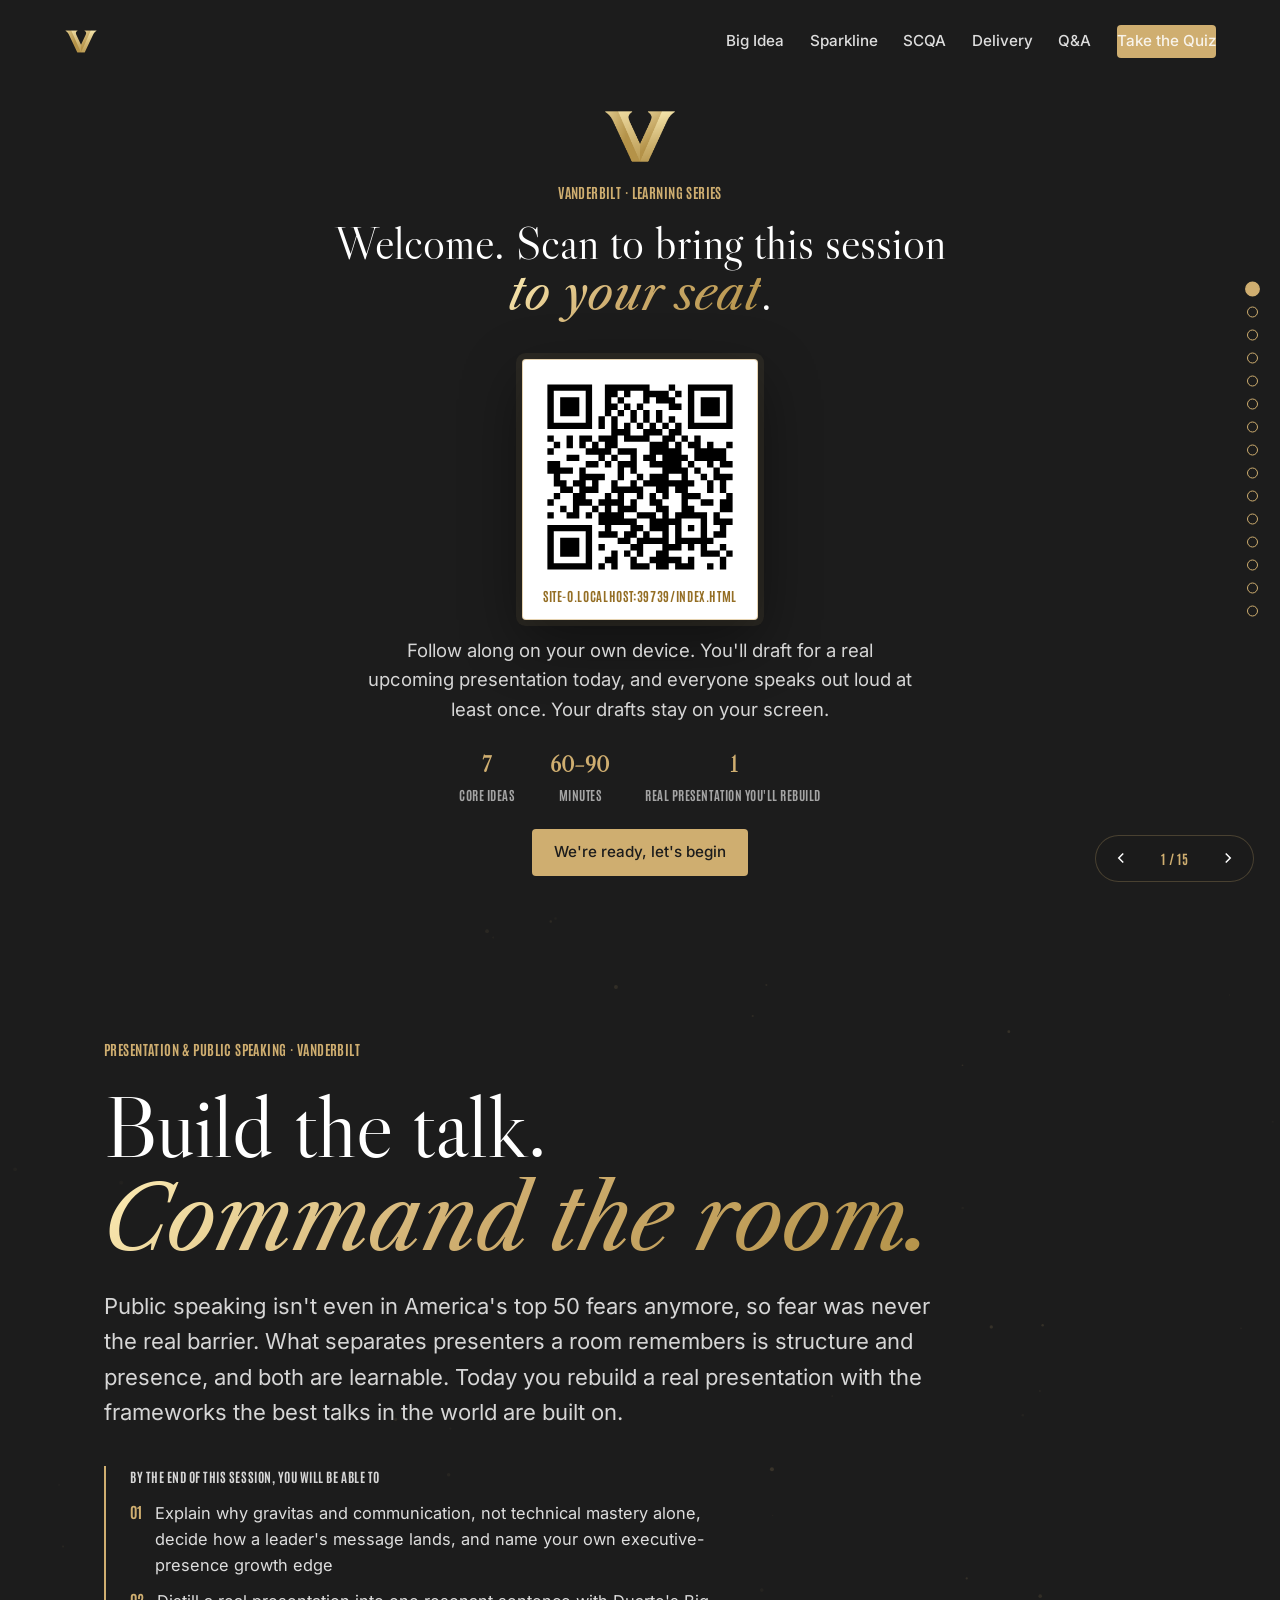
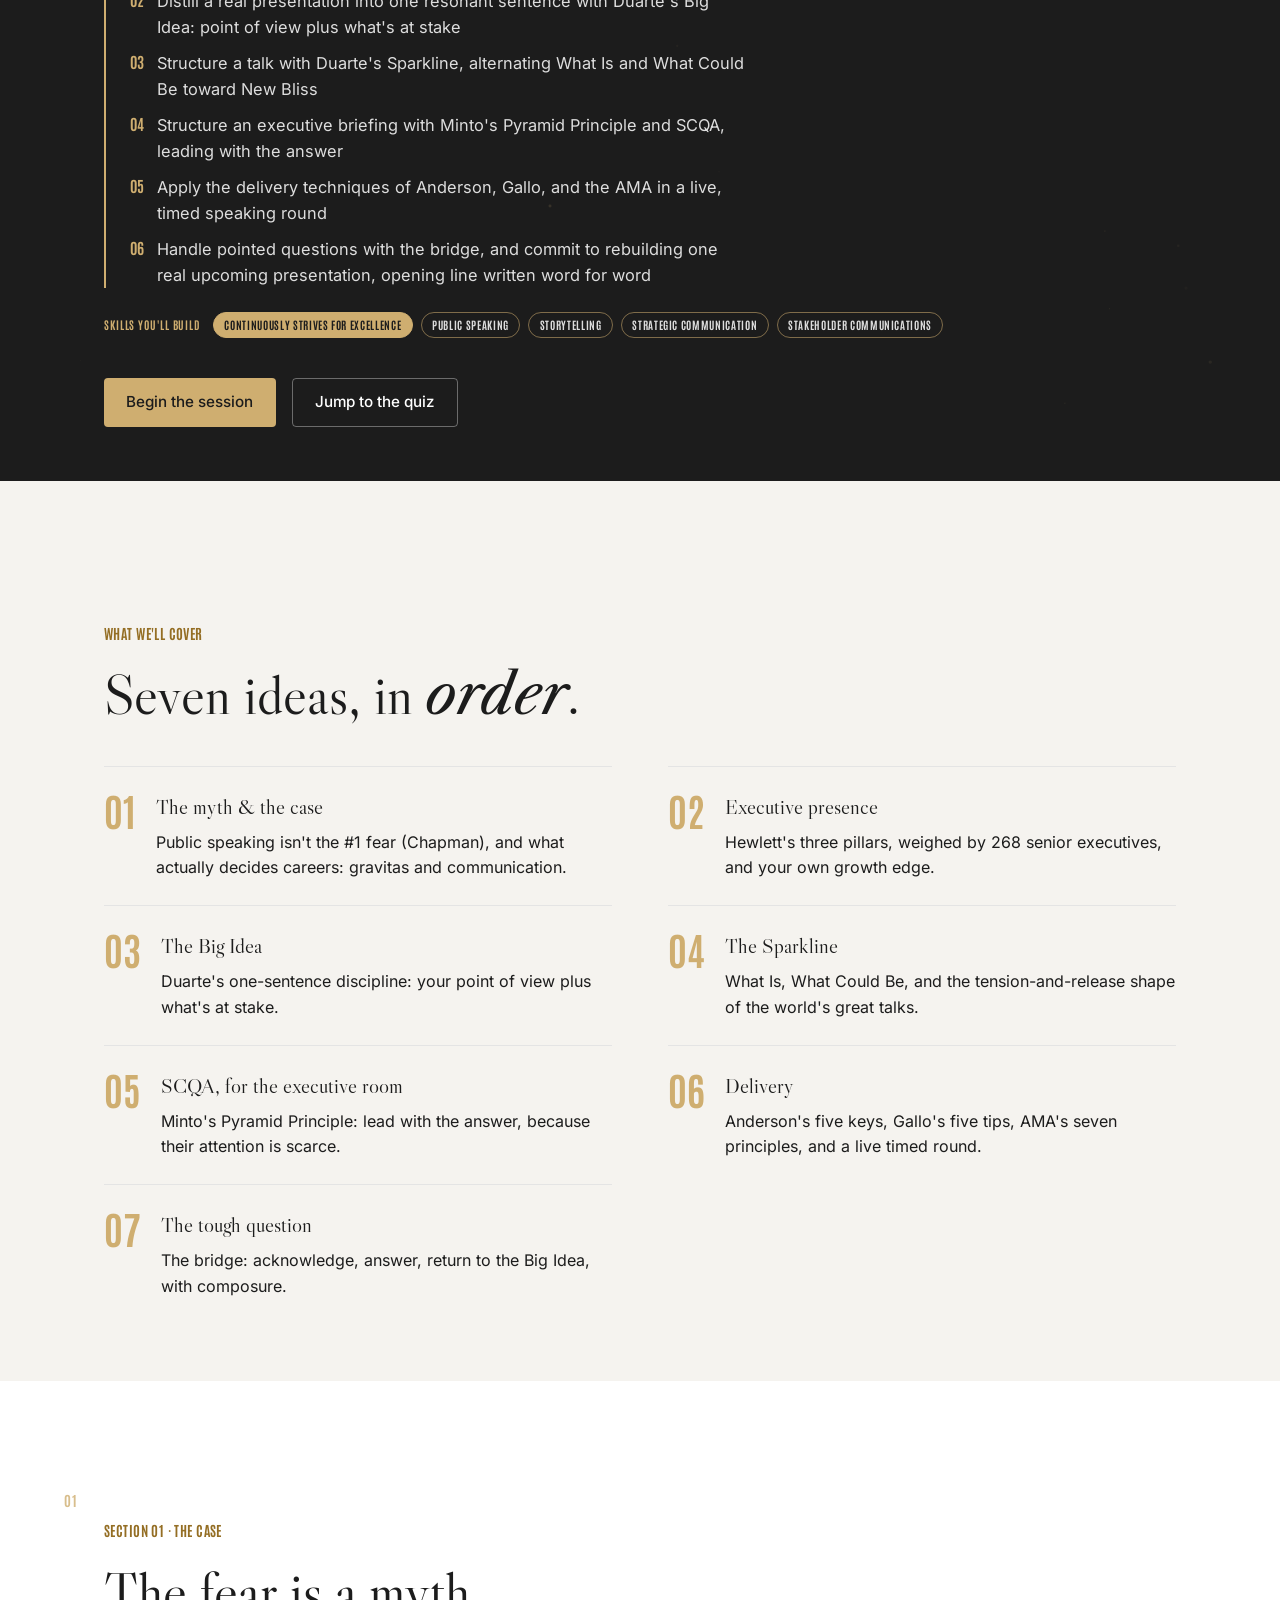
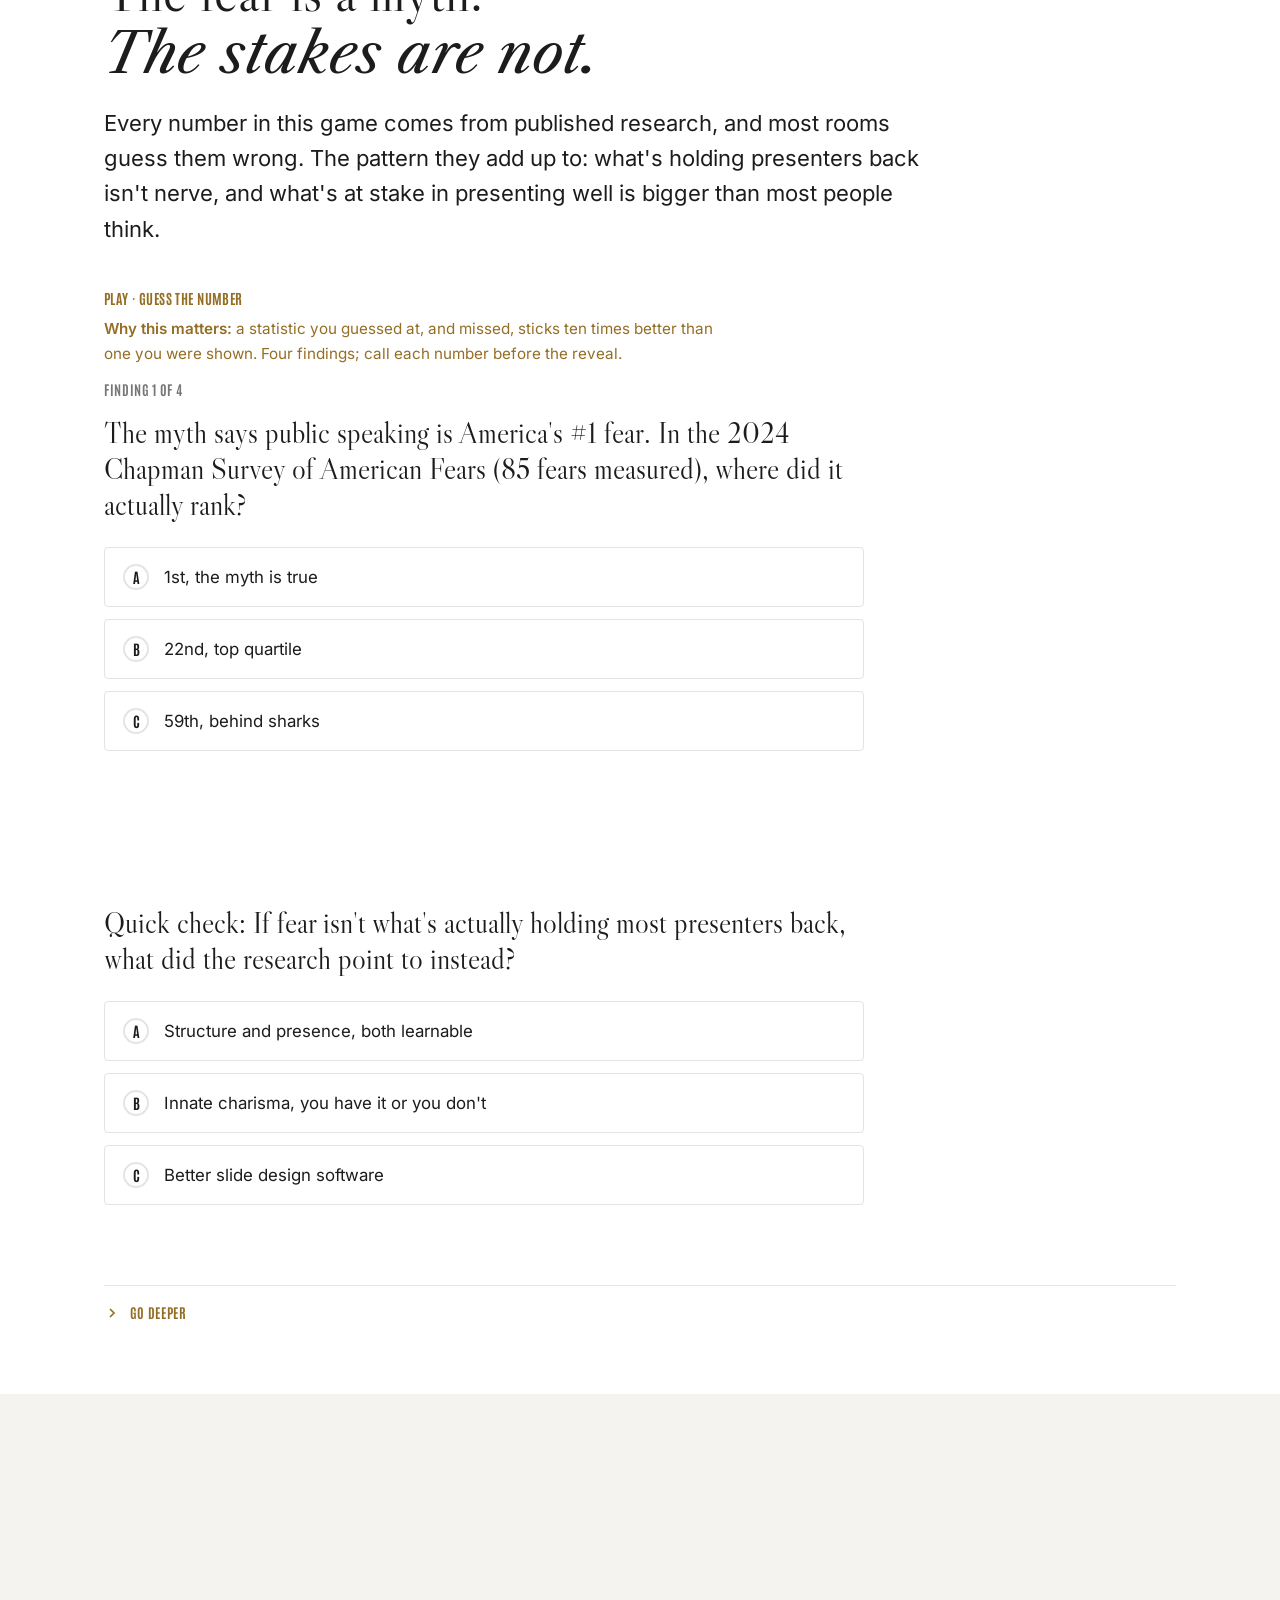
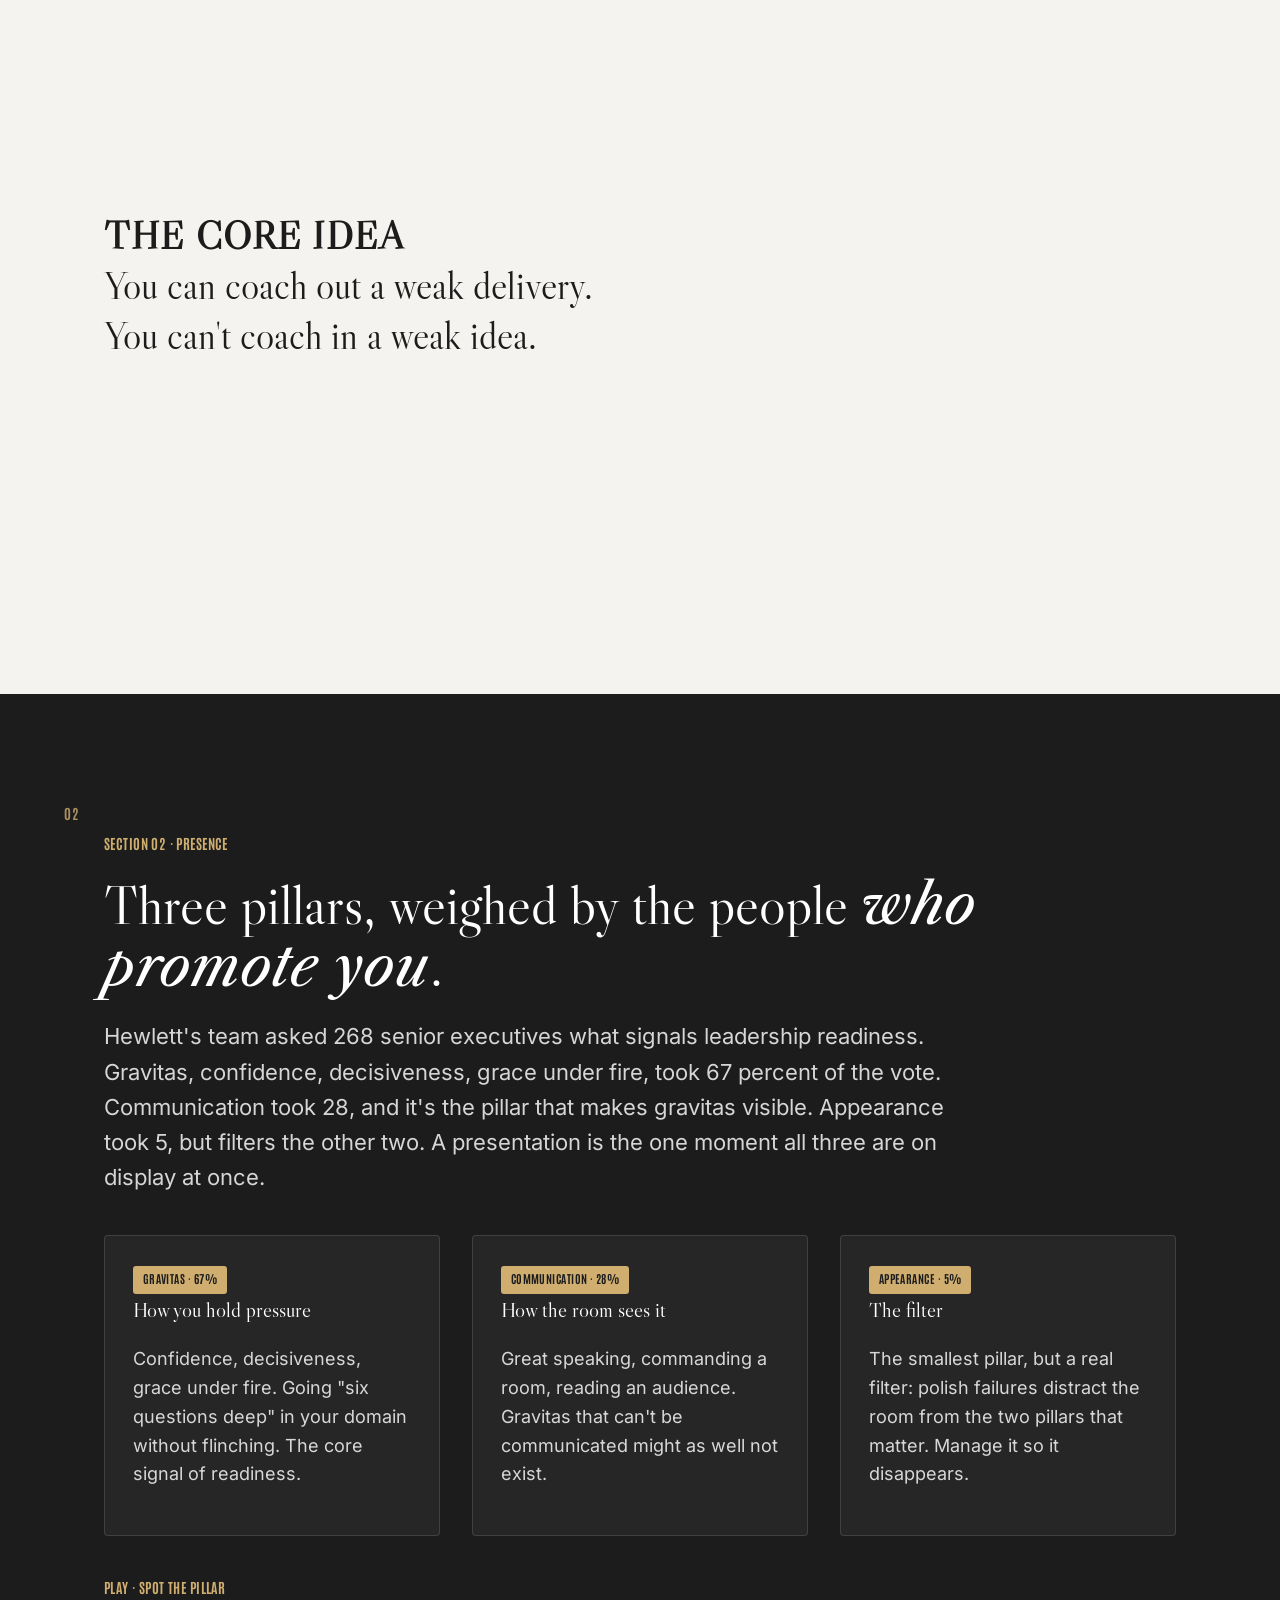
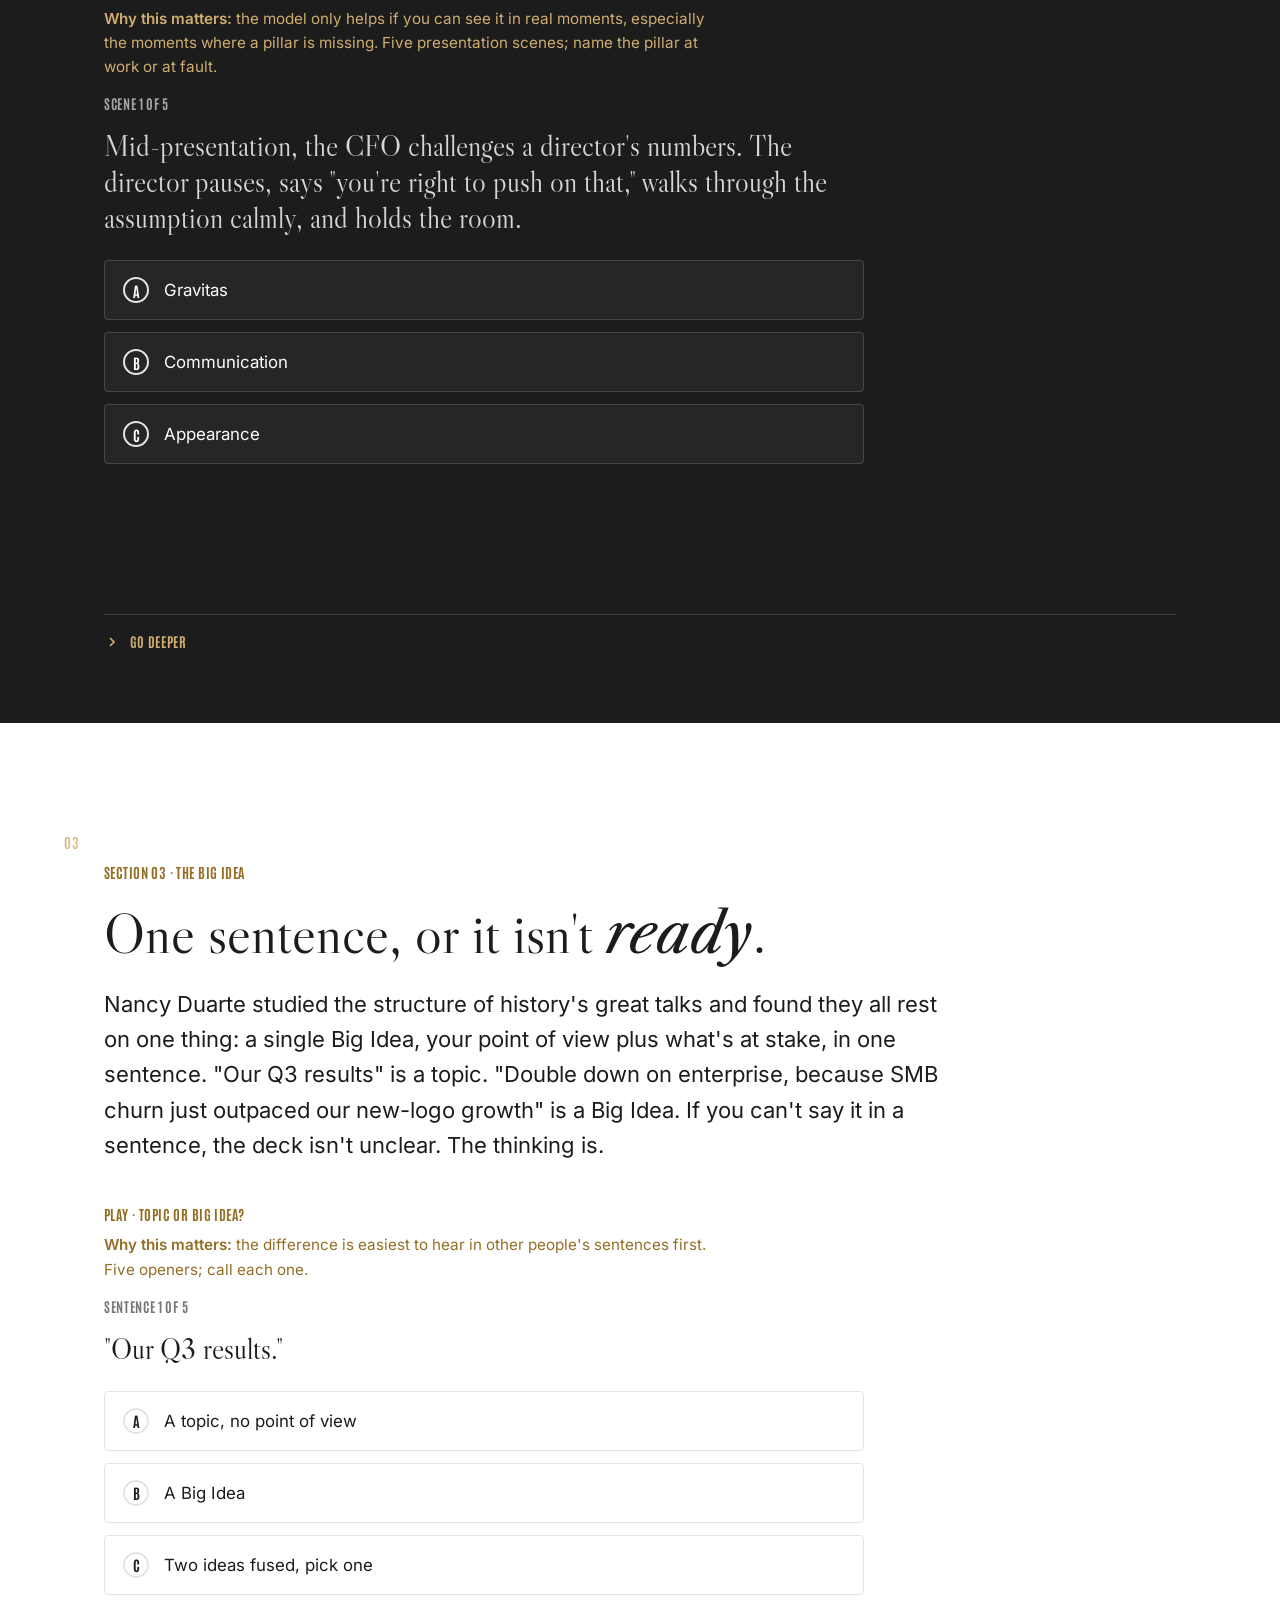
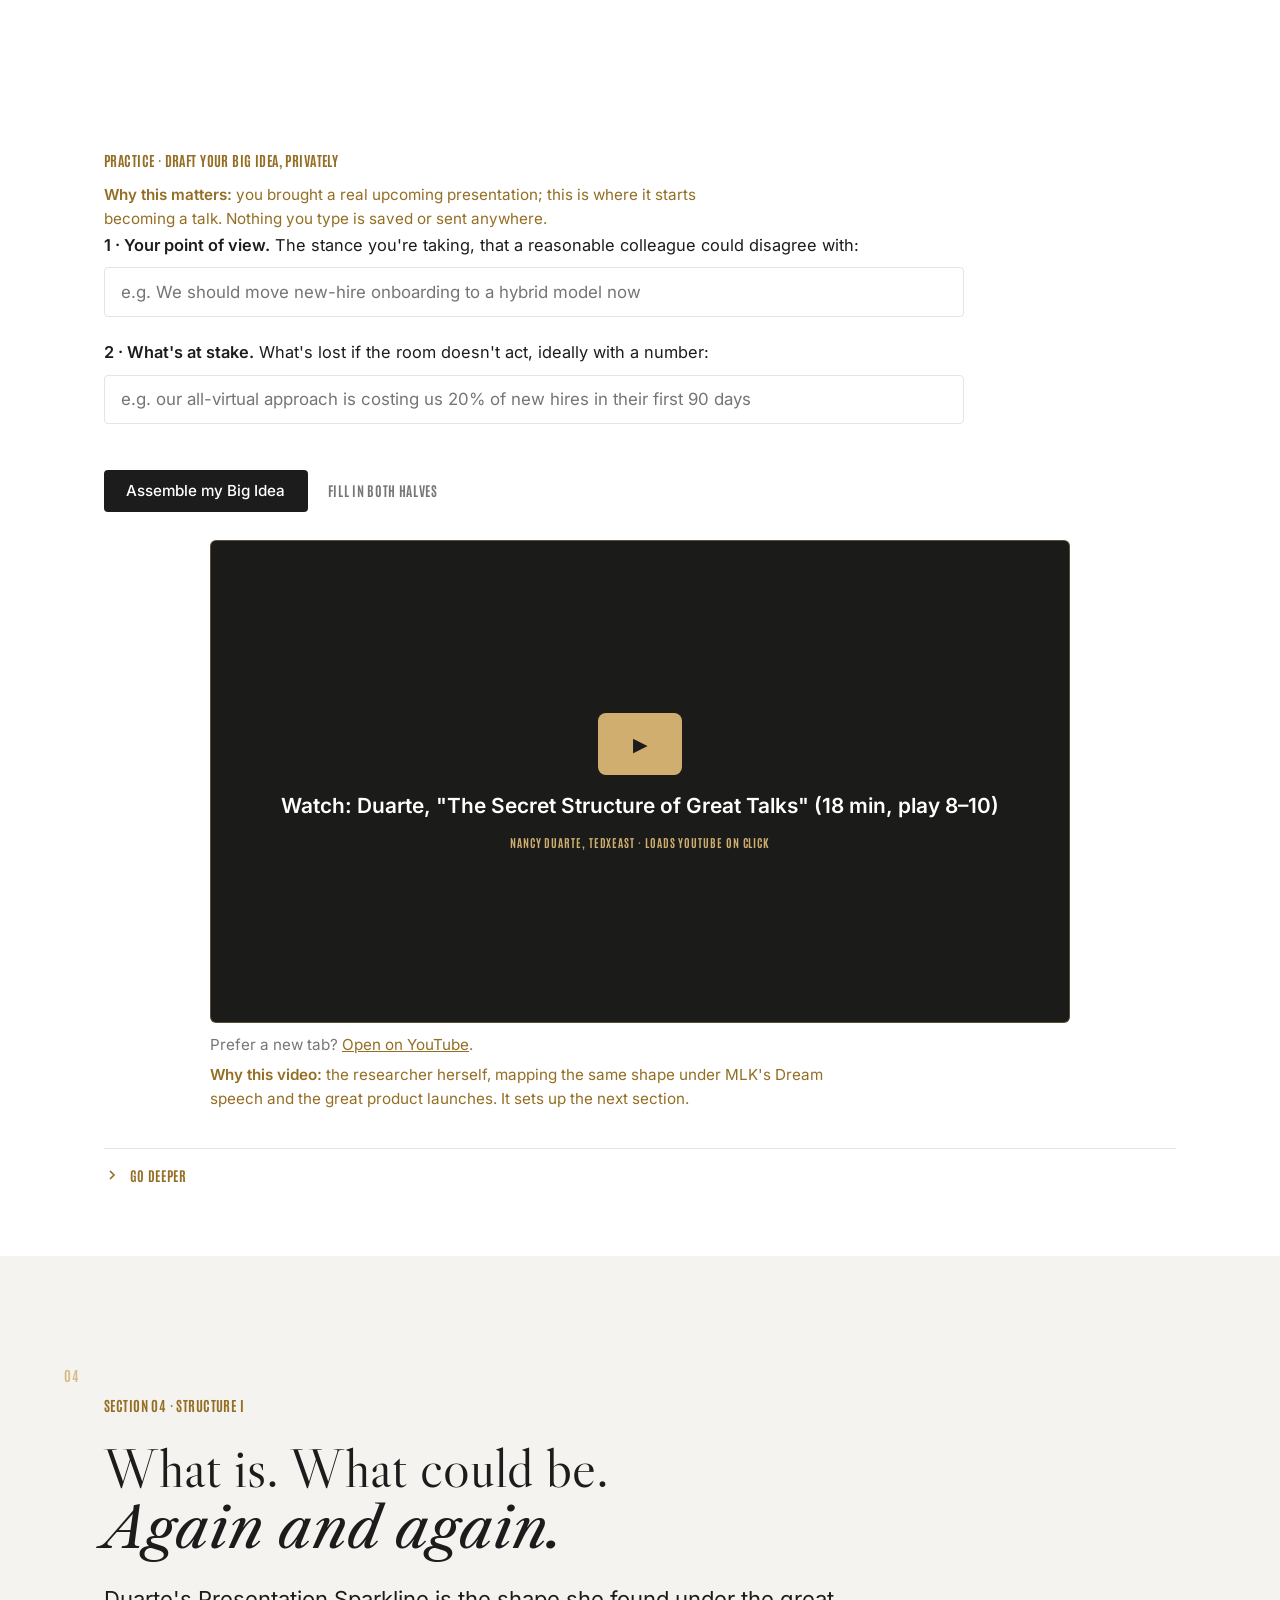
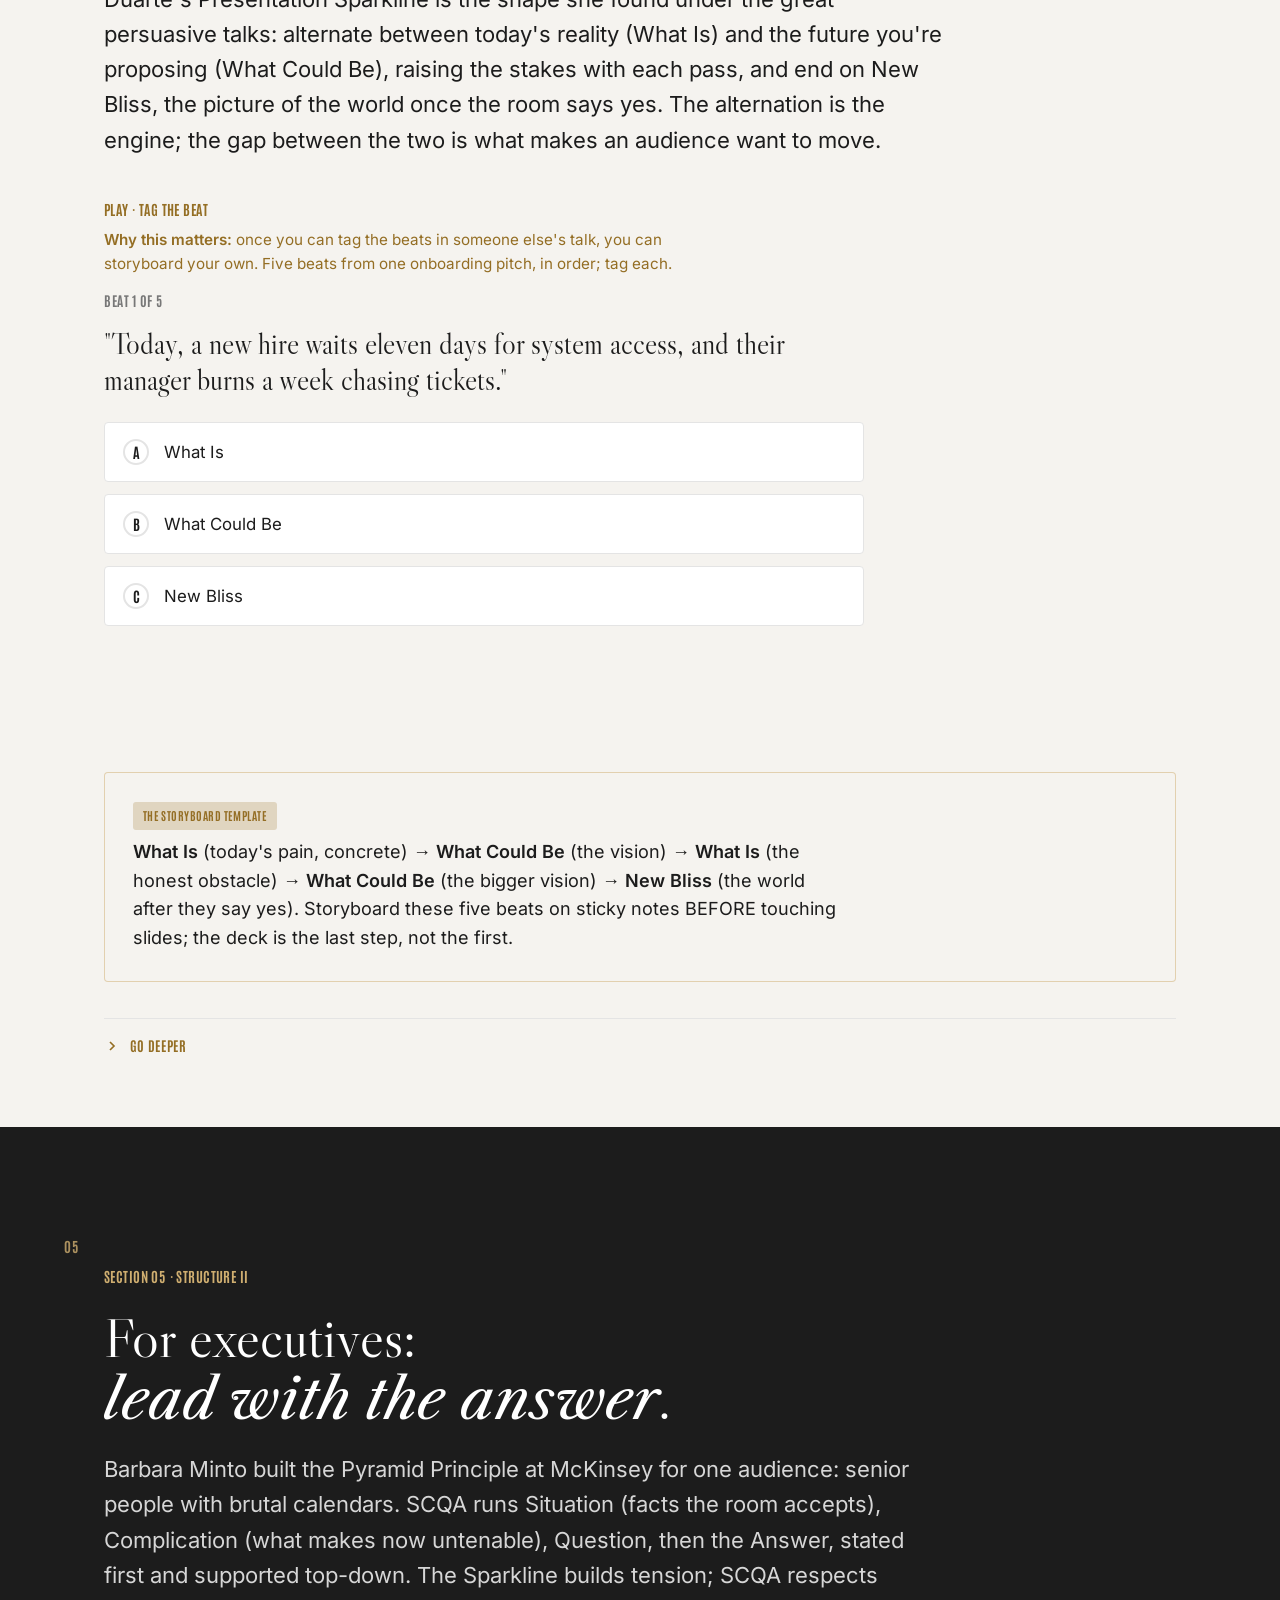
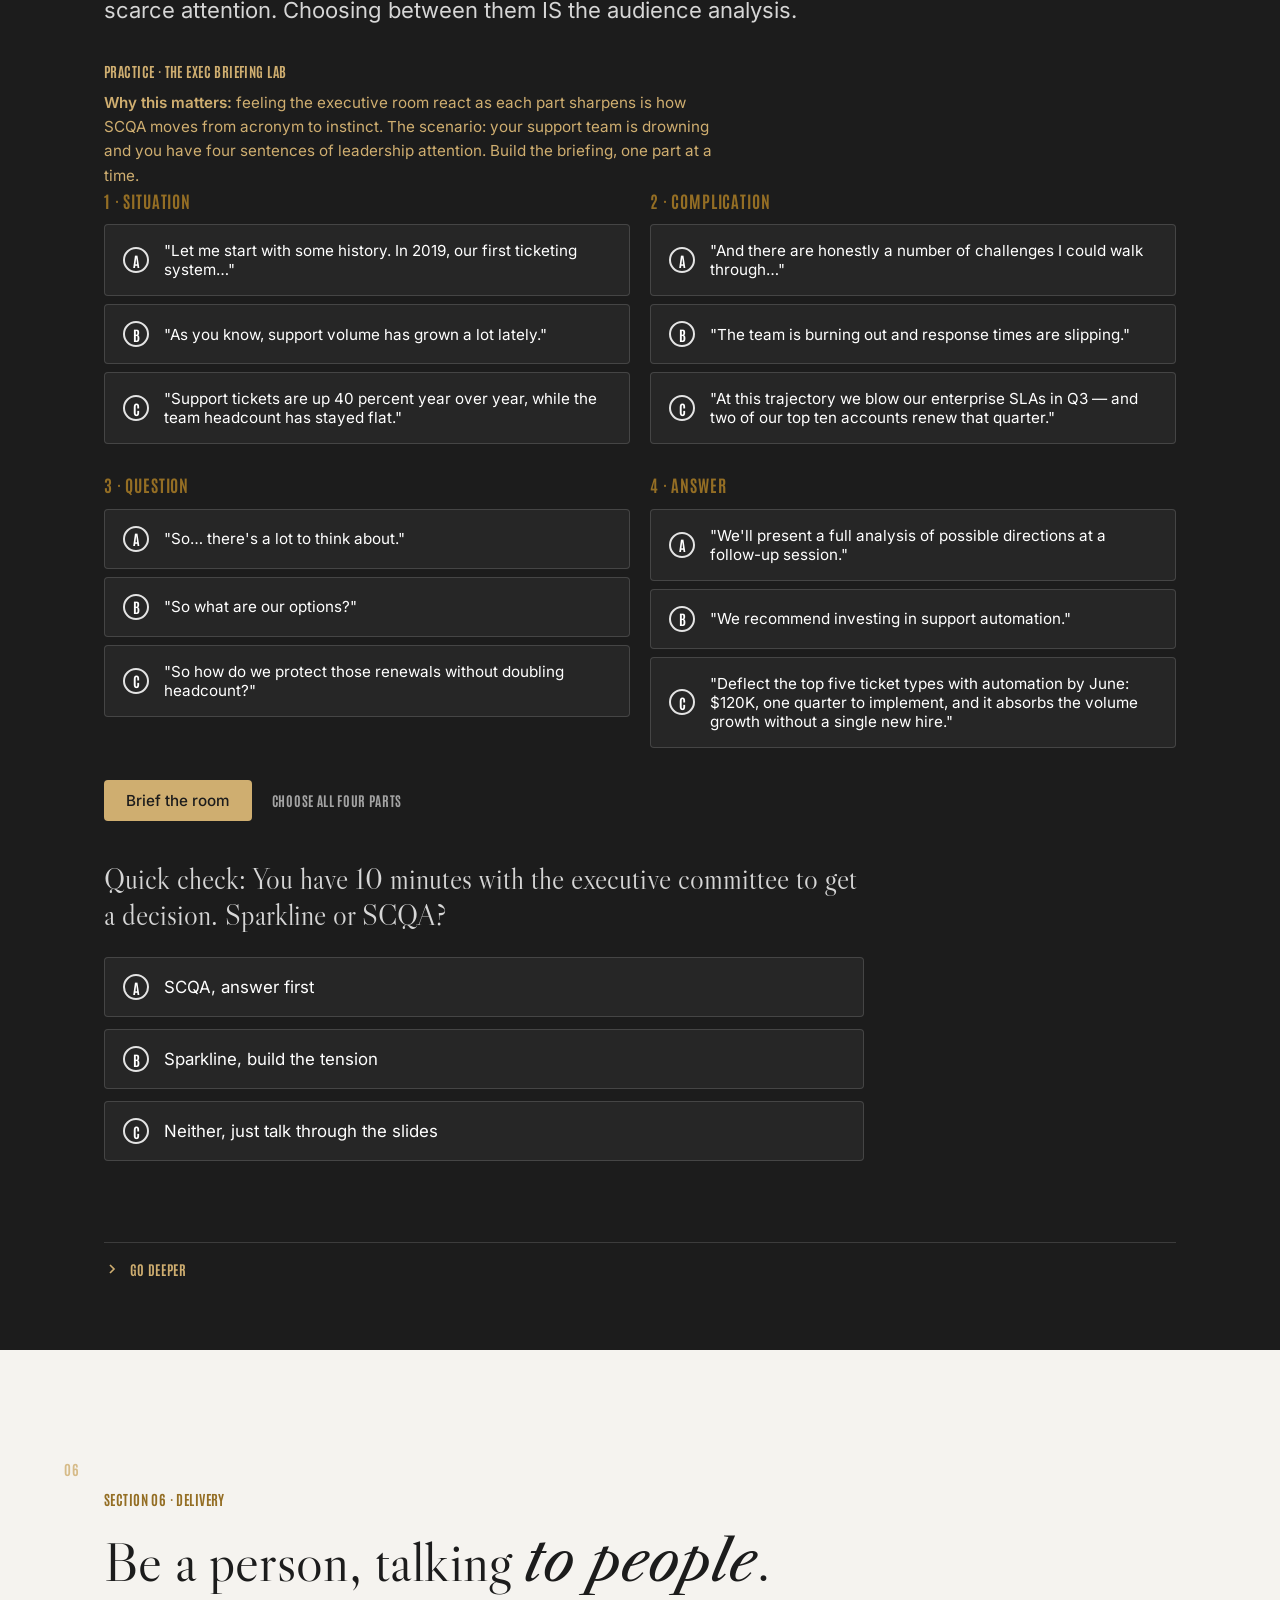
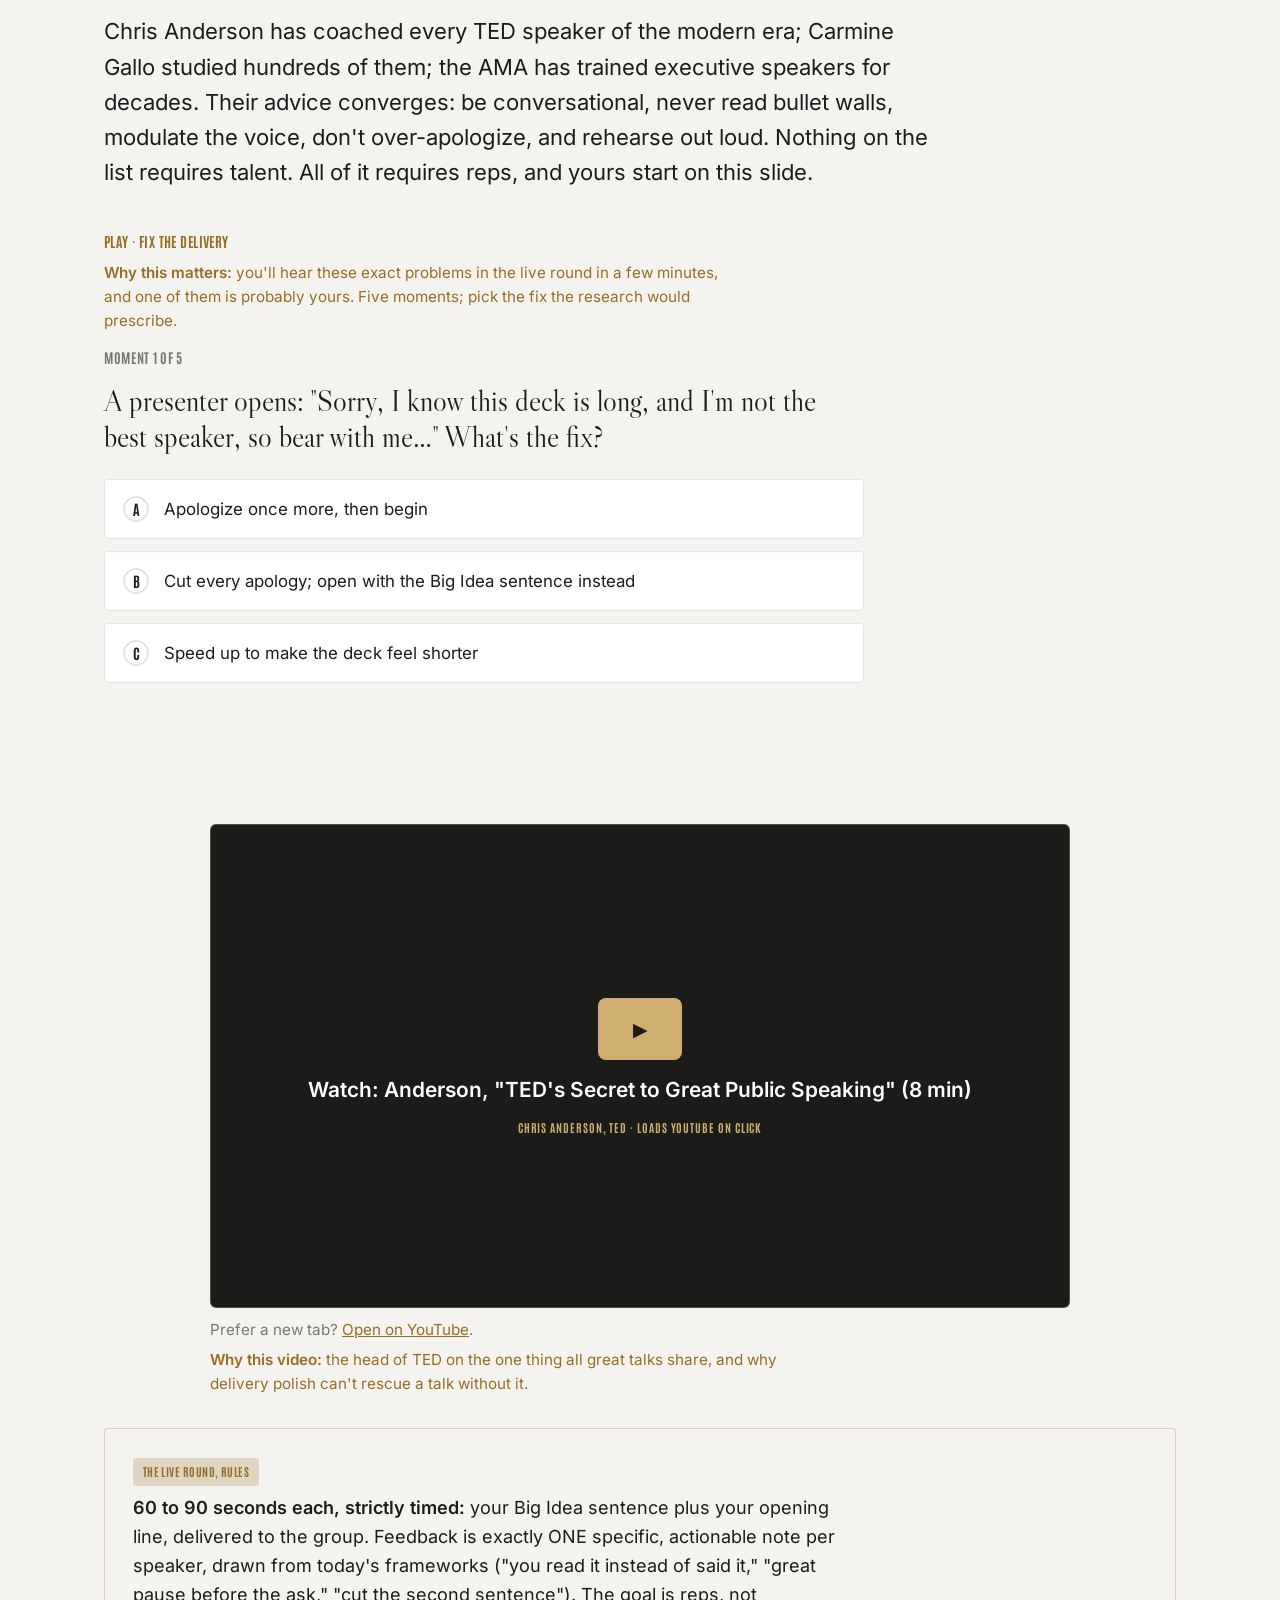
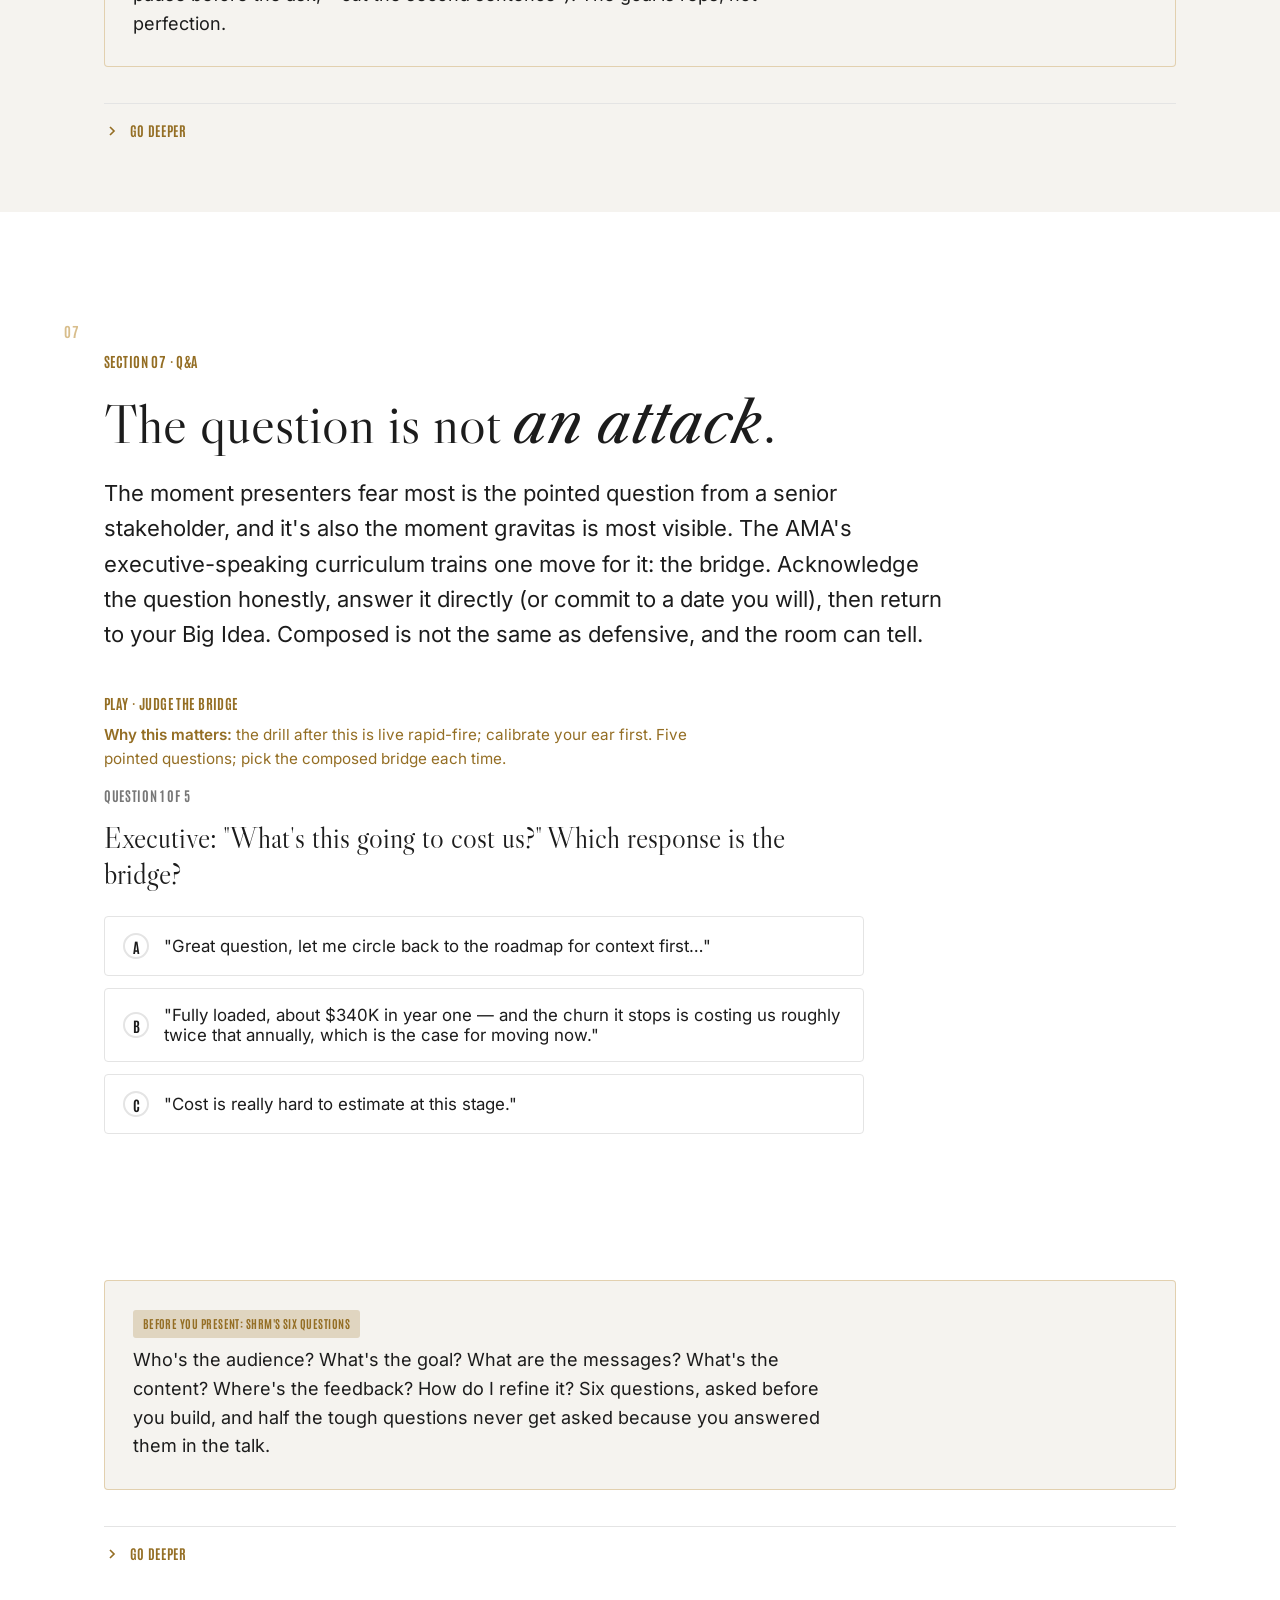
==== index.html @ 2765c74e "Presentation & Public Speaking — full interactive course 15-slide Learning on Demand experience: Gue" ====
<!DOCTYPE html>
<html lang="en">
<head>
<meta charset="UTF-8">
<meta name="viewport" content="width=device-width, initial-scale=1">
<title>Presentation &amp; Public Speaking | Vanderbilt</title>
<meta name="description" content="An interactive classroom experience for presenting to a room or a leadership audience: Duarte's Big Idea and Sparkline, Minto's SCQA, delivery technique from Anderson and Gallo, and tough-question handling, ending in one real presentation rebuilt.">
<link rel="canonical" href="https://me5231979.github.io/Presentation-Public-Speaking/">
<meta property="og:type" content="website">
<meta property="og:title" content="Presentation &amp; Public Speaking | Vanderbilt Learning Series">
<meta property="og:description" content="Build and deliver to a room or a leadership audience: one Big Idea, the right structure, delivery that lands, and composure under tough questions.">
<meta property="og:url" content="https://me5231979.github.io/Presentation-Public-Speaking/">
<meta property="og:image" content="https://me5231979.github.io/Presentation-Public-Speaking/assets/img/social-card.png">
<meta property="og:image:width" content="1200">
<meta property="og:image:height" content="630">
<meta name="twitter:card" content="summary_large_image">
<meta name="twitter:title" content="Presentation &amp; Public Speaking | Vanderbilt Learning Series">
<meta name="twitter:image" content="https://me5231979.github.io/Presentation-Public-Speaking/assets/img/social-card.png">
<link rel="icon" href="assets/img/favicon.svg" type="image/svg+xml">
<link rel="alternate icon" href="assets/img/favicon-96.png">
<link rel="apple-touch-icon" href="assets/img/favicon-96.png">

<link rel="preload" href="assets/fonts/libre-caslon-display-latin-400-normal.woff2" as="font" type="font/woff2" crossorigin>
<link rel="preload" href="assets/fonts/inter-latin-400-normal.woff2" as="font" type="font/woff2" crossorigin>

<link rel="stylesheet" href="assets/css/styles.css?v=1">
<style>
  /* skill pills (course-level) */
  .skills { display: flex; flex-wrap: wrap; gap: .5rem; align-items: center; margin-top: 1.5rem; }
  .skills__label { font-family: var(--font-condensed); font-weight: 700; text-transform: uppercase;
    letter-spacing: .08em; font-size: .7rem; color: var(--vu-gold-flat); margin-right: .25rem; }
  .skillpill { display: inline-block; font-family: var(--font-condensed); font-weight: 700;
    text-transform: uppercase; letter-spacing: .06em; font-size: .68rem; line-height: 1.3;
    padding: .3rem .65rem; border-radius: 999px; border: 1px solid rgba(207,174,112,.55);
    color: rgba(255,255,255,.85); }
  .skillpill--core { background: var(--vu-gold-flat); border-color: var(--vu-gold-flat); color: var(--vu-black); }
</style>
</head>
<body>
<a class="skip-link" href="#s-agenda">Skip to content</a>

<!-- reading progress -->
<div class="progress" aria-hidden="true"><div class="progress__bar" id="progressBar"></div></div>

<!-- ===================== NAV ===================== -->
<header class="nav" id="nav">
  <a class="nav__brand" href="#top" aria-label="Vanderbilt University, home">
    <img class="nav__lockup" src="assets/img/vu-lockup-white.png" alt="Vanderbilt University" width="250" height="65">
    <img class="nav__vicon" src="assets/img/vu-v-icon-nav.png" alt="Vanderbilt University" width="34" height="25">
  </a>
  <button class="nav__toggle" aria-label="Toggle menu" aria-expanded="false" aria-controls="navlinks">
    <svg viewBox="0 0 24 24" fill="none" stroke="currentColor" stroke-width="2"><line x1="3" y1="6" x2="21" y2="6"/><line x1="3" y1="12" x2="21" y2="12"/><line x1="3" y1="18" x2="21" y2="18"/></svg>
  </button>
  <nav class="nav__links" id="navlinks" aria-label="Sections">
    <a href="#s-bigidea">Big Idea</a>
    <a href="#s-sparkline">Sparkline</a>
    <a href="#s-scqa">SCQA</a>
    <a href="#s-delivery">Delivery</a>
    <a href="#s-quest">Q&amp;A</a>
    <a class="btn" href="#s-recap">Take the Quiz</a>
  </nav>
</header>

<!-- deck dot rail + control bar -->
<div class="dots" id="dots" role="navigation" aria-label="Slide navigation"></div>
<div class="deckbar" role="group" aria-label="Presentation controls">
  <button id="deckPrev" aria-label="Previous slide"><svg viewBox="0 0 24 24" fill="none" stroke="currentColor" stroke-width="2"><polyline points="15 18 9 12 15 6"/></svg></button>
  <span class="deckbar__count" id="deckCount">1 / 15</span>
  <button id="deckNext" aria-label="Next slide"><svg viewBox="0 0 24 24" fill="none" stroke="currentColor" stroke-width="2"><polyline points="9 18 15 12 9 6"/></svg></button>
</div>

<main class="deck" id="top">

  <!-- ============ 0 · WELCOME / QR ============ -->
  <section class="slide on-dark welcome" id="s-welcome" data-title="Scan to join">
    <div class="wrap" style="text-align:center">
      <img src="assets/img/vu-v-icon.png" alt="Vanderbilt V" width="72" height="66" style="margin:0 auto 1.75rem;width:clamp(56px,6vw,80px);height:auto" data-reveal>
      <p class="eyebrow" data-reveal>Vanderbilt · Learning Series</p>
      <h1 class="h2" data-reveal style="max-width:22ch;margin-inline:auto">Welcome. Scan to bring this session <em class="gold-text">to your seat</em>.</h1>
      <div class="qr-card" id="qrCard" data-reveal>
        <div class="qr-card__code" id="qrBox" role="img" aria-label="QR code linking to this experience"></div>
        <p class="qr-card__url" id="qrUrl"></p>
      </div>
      <p class="lead" data-reveal style="margin:1.5rem auto 0;max-width:46ch">Follow along on your own device. You'll draft for a real upcoming presentation today, and everyone speaks out loud at least once. Your drafts stay on your screen.</p>
      <div class="hero__meta" data-reveal style="justify-content:center">
        <div><b>7</b> Core ideas</div>
        <div><b>60–90</b> Minutes</div>
        <div><b>1</b> Real presentation you'll rebuild</div>
      </div>
      <div class="hero__cta" data-reveal style="justify-content:center">
        <a class="btn" href="#s-hero">We're ready, let's begin</a>
      </div>
    </div>
  </section>

  <!-- ============ 1 · HERO ============ -->
  <section class="slide on-dark hero" id="s-hero" data-title="Objectives">
    <video class="hero__video" id="heroVideo" autoplay muted playsinline preload="auto" aria-hidden="true"
      data-playlist='["https://d8j0ntlcm91z4.cloudfront.net/user_3CCurpI0FW75YAnAl4Hbz3vPdBv/hf_20260716_040842_1931d719-c8d4-406d-b6a0-e5bef20857a6.mp4","https://d8j0ntlcm91z4.cloudfront.net/user_3CCurpI0FW75YAnAl4Hbz3vPdBv/hf_20260716_040854_5f92ded9-0250-428f-9dd1-0b2cd435aa10.mp4","https://d8j0ntlcm91z4.cloudfront.net/user_3CCurpI0FW75YAnAl4Hbz3vPdBv/hf_20260716_040905_8de4a588-85a3-4984-b7e7-2795af61ce41.mp4"]'></video>
    <canvas class="hero__canvas" aria-hidden="true"></canvas>
    <div class="hero__scrim" aria-hidden="true"></div>
    <div class="wrap">
      <p class="eyebrow" data-reveal>Presentation &amp; Public Speaking · Vanderbilt</p>
      <h1 class="h-hero" data-reveal>Build the talk.<br><em class="gold-text">Command the room.</em></h1>
      <p class="lead" data-reveal style="margin-top:1.5rem">Public speaking isn't even in America's top 50 fears anymore, so fear was never the real barrier. What separates presenters a room remembers is structure and presence, and both are learnable. Today you rebuild a real presentation with the frameworks the best talks in the world are built on.</p>
      <div class="objectives" data-reveal>
        <p class="objectives__label">By the end of this session, you will be able to</p>
        <ol class="objectives__list">
          <li>Explain why gravitas and communication, not technical mastery alone, decide how a leader's message lands, and name your own executive-presence growth edge</li>
          <li>Distill a real presentation into one resonant sentence with Duarte's Big Idea: point of view plus what's at stake</li>
          <li>Structure a talk with Duarte's Sparkline, alternating What Is and What Could Be toward New Bliss</li>
          <li>Structure an executive briefing with Minto's Pyramid Principle and SCQA, leading with the answer</li>
          <li>Apply the delivery techniques of Anderson, Gallo, and the AMA in a live, timed speaking round</li>
          <li>Handle pointed questions with the bridge, and commit to rebuilding one real upcoming presentation, opening line written word for word</li>
        </ol>
      </div>
      <div class="skills" data-reveal aria-label="Skills this course builds">
        <span class="skills__label">Skills you'll build</span>
        <span class="skillpill skillpill--core">Continuously strives for excellence</span>
        <span class="skillpill">Public Speaking</span>
        <span class="skillpill">Storytelling</span>
        <span class="skillpill">Strategic Communication</span>
        <span class="skillpill">Stakeholder Communications</span>
      </div>
      <div class="hero__cta" data-reveal>
        <a class="btn" href="#s-case">Begin the session</a>
        <a class="btn btn--ghost" href="#s-recap">Jump to the quiz</a>
      </div>
    </div>
  </section>

  <!-- ============ 2 · AGENDA ============ -->
  <section class="slide on-cream" id="s-agenda" data-title="The plan">
    <div class="wrap">
      <p class="eyebrow" data-reveal>What we'll cover</p>
      <h2 class="h2" data-reveal>Seven ideas, in <em>order</em>.</h2>
      <ol class="agenda">
        <li data-reveal><span class="num">01</span><div><h3>The myth &amp; the case</h3><p>Public speaking isn't the #1 fear (Chapman), and what actually decides careers: gravitas and communication.</p></div></li>
        <li data-reveal><span class="num">02</span><div><h3>Executive presence</h3><p>Hewlett's three pillars, weighed by 268 senior executives, and your own growth edge.</p></div></li>
        <li data-reveal><span class="num">03</span><div><h3>The Big Idea</h3><p>Duarte's one-sentence discipline: your point of view plus what's at stake.</p></div></li>
        <li data-reveal><span class="num">04</span><div><h3>The Sparkline</h3><p>What Is, What Could Be, and the tension-and-release shape of the world's great talks.</p></div></li>
        <li data-reveal><span class="num">05</span><div><h3>SCQA, for the executive room</h3><p>Minto's Pyramid Principle: lead with the answer, because their attention is scarce.</p></div></li>
        <li data-reveal><span class="num">06</span><div><h3>Delivery</h3><p>Anderson's five keys, Gallo's five tips, AMA's seven principles, and a live timed round.</p></div></li>
        <li data-reveal><span class="num">07</span><div><h3>The tough question</h3><p>The bridge: acknowledge, answer, return to the Big Idea, with composure.</p></div></li>
      </ol>
    </div>
  </section>

  <!-- ============ 3 · 01 THE MYTH & THE CASE ============ -->
  <section class="slide on-light" id="s-case" data-count data-title="The myth &amp; the case">
    <div class="wrap">
      <p class="eyebrow" data-reveal>Section 01 · The Case</p>
      <h2 class="h2" data-reveal>The fear is a myth.<br><em>The stakes are not.</em></h2>
      <p class="lead" data-reveal>Every number in this game comes from published research, and most rooms guess them wrong. The pattern they add up to: what's holding presenters back isn't nerve, and what's at stake in presenting well is bigger than most people think.</p>

      <div class="quiz" id="statGuess" data-reveal style="margin-top:2.5rem">
        <p class="eyebrow" style="margin-bottom:.5rem">Play · Guess the number</p>
        <p class="why" style="margin-top:0"><b>Why this matters:</b> a statistic you guessed at, and missed, sticks ten times better than one you were shown. Four findings; call each number before the reveal.</p>
        <p class="quiz__progress" id="sgProgress"></p>
        <p class="quiz__q" id="sgQ" style="margin-top:.4rem"></p>
        <div class="quiz__options" id="sgOptions" role="group" aria-label="Number choices"></div>
        <p class="quiz__feedback" id="sgFeedback" aria-live="polite"></p>
        <div class="quiz__nav">
          <button class="btn btn--dark" id="sgNext" style="visibility:hidden">Next finding</button>
        </div>
        <div id="sgResult" hidden aria-live="polite"></div>
      </div>

      <div class="quiz" data-quiz data-reveal style="margin-top:2.5rem">
        <p class="quiz__q">Quick check: If fear isn't what's actually holding most presenters back, what did the research point to instead?</p>
        <div class="quiz__options">
          <button class="opt" data-correct="1" data-why="Structure and presence: a distilled idea, a deliberate shape, and the gravitas-plus-communication that makes leadership visible. All learnable, which is why this session exists."><span class="mark">A</span><span>Structure and presence, both learnable</span></button>
          <button class="opt" data-correct="0" data-why="Charisma is the folklore answer. Anderson's TED research says the opposite: delivery can be coached; the idea and its structure are what can't be faked."><span class="mark">B</span><span>Innate charisma, you have it or you don't</span></button>
          <button class="opt" data-correct="0" data-why="Slide polish is where most prep time goes, and the research says it's the least of it. Gallo would have you cut most of those slides anyway."><span class="mark">C</span><span>Better slide design software</span></button>
        </div>
        <p class="quiz__feedback" aria-live="polite"></p>
      </div>

      <details class="deeper" data-reveal>
        <summary><svg class="chev" viewBox="0 0 24 24" fill="none" stroke="currentColor" stroke-width="2.5" aria-hidden="true"><polyline points="9 18 15 12 9 6"/></svg> Go deeper</summary>
        <div class="deeper__body">
          <div><h4>In practice</h4><p>The sources: the Chapman University Survey of American Fears (2024 wave: public speaking 59th of 85, at 29 percent, a few points below sharks; the myth has outlived the data by decades). Coqual's Executive Presence research, led by Sylvia Ann Hewlett, surveying nearly 4,000 professionals including 268 senior executives. And Deloitte's CFO research, where "good communication skills, the ability to explain results in clear, simple terms" topped the list of qualities for the next CFO at 39 percent, ahead of every technical competency. Presenting well is not a stage skill; it's how the people who decide careers see your thinking.</p></div>
          <div class="deeper__ask"><h4><span class="mode">As a group</span> · 4 min</h4>
          <p class="why"><b>Why this matters:</b> the research becomes personal when it matches the best presentation you've actually watched.</p>
          <ol class="steps">
            <li>Think of the best presentation you've ever watched a leader give. In pairs: was it the content or the delivery that stuck with you?</li>
            <li>Name ONE specific thing that made it land: an opening line, a moment of composure, a picture you still remember.</li>
            <li>Collect a few out loud. Notice the answers are almost never "the slides were thorough." They're structure and presence, every time.</li>
          </ol>
          <p class="why" style="margin-top:.6rem"><b>Flying solo?</b> Write the one thing that made it land. Check it against the frameworks coming; it will map to one of them.</p></div>
        </div>
      </details>
    </div>
  </section>

  <!-- ============ 4 · MANIFESTO ============ -->
  <section class="slide on-cream manifesto" id="s-belief" data-title="One idea">
    <div class="wrap">
      <p class="eyebrow" data-reveal>The core idea</p>
      <p>You can coach out a weak delivery. You can't coach in a weak idea.</p>
    </div>
  </section>

  <!-- ============ 5 · 02 EXECUTIVE PRESENCE ============ -->
  <section class="slide on-dark" id="s-presence" data-count data-title="Executive presence">
    <div class="wrap">
      <p class="eyebrow" data-reveal>Section 02 · Presence</p>
      <h2 class="h2" data-reveal>Three pillars, weighed by the people <em>who promote you</em>.</h2>
      <p class="lead" data-reveal>Hewlett's team asked 268 senior executives what signals leadership readiness. Gravitas, confidence, decisiveness, grace under fire, took 67 percent of the vote. Communication took 28, and it's the pillar that makes gravitas visible. Appearance took 5, but filters the other two. A presentation is the one moment all three are on display at once.</p>

      <div class="grid grid-3" style="margin-top:2.5rem;grid-template-columns:repeat(auto-fit,minmax(220px,1fr))">
        <div class="card" data-reveal>
          <span class="tag">Gravitas · 67%</span>
          <h3>How you hold pressure</h3>
          <p class="muted">Confidence, decisiveness, grace under fire. Going "six questions deep" in your domain without flinching. The core signal of readiness.</p>
        </div>
        <div class="card" data-reveal>
          <span class="tag">Communication · 28%</span>
          <h3>How the room sees it</h3>
          <p class="muted">Great speaking, commanding a room, reading an audience. Gravitas that can't be communicated might as well not exist.</p>
        </div>
        <div class="card" data-reveal>
          <span class="tag">Appearance · 5%</span>
          <h3>The filter</h3>
          <p class="muted">The smallest pillar, but a real filter: polish failures distract the room from the two pillars that matter. Manage it so it disappears.</p>
        </div>
      </div>

      <div class="quiz" id="pillarSpot" data-reveal style="margin-top:2.5rem">
        <p class="eyebrow" style="margin-bottom:.5rem">Play · Spot the pillar</p>
        <p class="why" style="margin-top:0"><b>Why this matters:</b> the model only helps if you can see it in real moments, especially the moments where a pillar is missing. Five presentation scenes; name the pillar at work or at fault.</p>
        <p class="quiz__progress" id="psProgress"></p>
        <p class="quiz__q" id="psQ" style="margin-top:.4rem"></p>
        <div class="quiz__options" id="psOptions" role="group" aria-label="Pillar choices"></div>
        <p class="quiz__feedback" id="psFeedback" aria-live="polite"></p>
        <div class="quiz__nav">
          <button class="btn" id="psNext" style="visibility:hidden">Next scene</button>
        </div>
        <div id="psResult" hidden aria-live="polite"></div>
      </div>

      <details class="deeper" data-reveal>
        <summary><svg class="chev" viewBox="0 0 24 24" fill="none" stroke="currentColor" stroke-width="2.5" aria-hidden="true"><polyline points="9 18 15 12 9 6"/></svg> Go deeper</summary>
        <div class="deeper__body">
          <div><h4>In practice</h4><p>Two nuances worth carrying out of the room. First, the appearance paradox: executives rated appearance least important, yet cited unkempt attire among the most damaging presence errors. Both are true: appearance can't win the room, but it can lose it, so the professional move is making it a non-event. Second, executives put presence at roughly 26 percent of what it takes to get promoted, which means every presentation is quietly a promotion interview. Hewlett's full talk on the research is this week's optional watch (search "Sylvia Ann Hewlett Executive Presence Talks at Google").</p></div>
          <div class="deeper__ask"><h4><span class="mode">On your own</span> · 3 min</h4>
          <p class="why"><b>Why this matters:</b> naming your own weakest pillar, honestly, tells you which half of today matters most for you.</p>
          <ol class="steps">
            <li>Rank the three pillars for yourself, strongest to weakest. Gut call, ten seconds each.</li>
            <li>Write one recent presentation moment your weakest pillar cost you something.</li>
            <li>Keep the note; the capstone will aim the rebuild at exactly that spot.</li>
          </ol></div>
        </div>
      </details>
    </div>
  </section>

  <!-- ============ 6 · 03 THE BIG IDEA ============ -->
  <section class="slide on-light" id="s-bigidea" data-count data-title="The Big Idea">
    <div class="wrap">
      <p class="eyebrow" data-reveal>Section 03 · The Big Idea</p>
      <h2 class="h2" data-reveal>One sentence, or it isn't <em>ready</em>.</h2>
      <p class="lead" data-reveal>Nancy Duarte studied the structure of history's great talks and found they all rest on one thing: a single Big Idea, your point of view plus what's at stake, in one sentence. "Our Q3 results" is a topic. "Double down on enterprise, because SMB churn just outpaced our new-logo growth" is a Big Idea. If you can't say it in a sentence, the deck isn't unclear. The thinking is.</p>

      <div class="quiz" id="topicJudge" data-reveal style="margin-top:2.5rem">
        <p class="eyebrow" style="margin-bottom:.5rem">Play · Topic or Big Idea?</p>
        <p class="why" style="margin-top:0"><b>Why this matters:</b> the difference is easiest to hear in other people's sentences first. Five openers; call each one.</p>
        <p class="quiz__progress" id="tjProgress"></p>
        <p class="quiz__q" id="tjQ" style="margin-top:.4rem"></p>
        <div class="quiz__options" id="tjOptions" role="group" aria-label="Judgments"></div>
        <p class="quiz__feedback" id="tjFeedback" aria-live="polite"></p>
        <div class="quiz__nav">
          <button class="btn btn--dark" id="tjNext" style="visibility:hidden">Next sentence</button>
        </div>
        <div id="tjResult" hidden aria-live="polite"></div>
      </div>

      <div class="plan" id="bigIdea" data-reveal style="margin-top:2.5rem">
        <p class="eyebrow" style="margin-bottom:.75rem">Practice · Draft your Big Idea, privately</p>
        <p class="why" style="margin-top:0"><b>Why this matters:</b> you brought a real upcoming presentation; this is where it starts becoming a talk. Nothing you type is saved or sent anywhere.</p>
        <div class="plan__form">
          <div class="plan__field">
            <label for="biView"><b>1 · Your point of view.</b> The stance you're taking, that a reasonable colleague could disagree with:</label>
            <input type="text" id="biView" maxlength="160" placeholder="e.g. We should move new-hire onboarding to a hybrid model now" autocomplete="off">
          </div>
          <div class="plan__field">
            <label for="biStake"><b>2 · What's at stake.</b> What's lost if the room doesn't act, ideally with a number:</label>
            <input type="text" id="biStake" maxlength="160" placeholder="e.g. our all-virtual approach is costing us 20% of new hires in their first 90 days" autocomplete="off">
          </div>
          <div class="lab__runrow">
            <button class="btn btn--dark" id="biBuild" disabled>Assemble my Big Idea</button>
            <span class="quiz__progress" id="biStatus">Fill in both halves</span>
          </div>
        </div>
        <div class="lab__outcome" id="biOut" hidden aria-live="polite"></div>
      </div>

      <div class="yt" data-reveal data-embed="https://www.youtube-nocookie.com/embed/1nYFpuc2Umk" data-yttitle="Nancy Duarte: the secret structure of great talks">
        <button class="yt__load" type="button">
          <span class="yt__play" aria-hidden="true">▶</span>
          <span class="yt__title">Watch: Duarte, "The Secret Structure of Great Talks" (18 min, play 8–10)</span>
          <span class="yt__src">Nancy Duarte, TEDxEast · Loads YouTube on click</span>
        </button>
        <p class="yt__alt">Prefer a new tab? <a href="https://www.youtube.com/watch?v=1nYFpuc2Umk" target="_blank" rel="noopener">Open on YouTube</a>.</p>
        <p class="why" style="margin:.35rem 0 0"><b>Why this video:</b> the researcher herself, mapping the same shape under MLK's Dream speech and the great product launches. It sets up the next section.</p>
      </div>

      <details class="deeper" data-reveal>
        <summary><svg class="chev" viewBox="0 0 24 24" fill="none" stroke="currentColor" stroke-width="2.5" aria-hidden="true"><polyline points="9 18 15 12 9 6"/></svg> Go deeper</summary>
        <div class="deeper__body">
          <div><h4>In practice</h4><p>Duarte's two tests for a real Big Idea: it must articulate YOUR point of view (not a neutral subject), and it must convey what's at stake (why the audience should care enough to act). The discipline is the compression itself: if the sentence needs an "and also," you have two talks. Her <a href="https://www.duarte.com/resources/talks/the-secret-structure-of-great-talks/" target="_blank" rel="noopener" style="text-decoration:underline">talk page at Duarte, Inc.</a> and the HBR Guide to Persuasive Presentations carry the full method. The Big Idea also becomes your Q&amp;A anchor in Section 07: every tough question gets bridged back to it.</p></div>
          <div class="deeper__ask"><h4><span class="mode">As a group</span> · 4 min</h4>
          <p class="why"><b>Why this matters:</b> pressure-testing a Big Idea out loud, kindly, is the fastest way to find the fog in it.</p>
          <ol class="steps">
            <li>Two or three volunteers read their drafted Big Idea to the room.</li>
            <li>The room applies the tests: Is it one idea, or three? Could anyone disagree? Are the stakes real?</li>
            <li>Rewrite the fuzziest one live, together. Watch it get shorter and sharper at the same time.</li>
          </ol>
          <p class="why" style="margin-top:.6rem"><b>Flying solo?</b> Read yours out loud. If it takes two breaths, cut it. Then try it on a colleague cold: "does this make you want the evidence?"</p></div>
        </div>
      </details>
    </div>
  </section>

  <!-- ============ 7 · 04 THE SPARKLINE ============ -->
  <section class="slide on-cream" id="s-sparkline" data-count data-title="The Sparkline">
    <div class="wrap">
      <p class="eyebrow" data-reveal>Section 04 · Structure I</p>
      <h2 class="h2" data-reveal>What is. What could be.<br><em>Again and again.</em></h2>
      <p class="lead" data-reveal>Duarte's Presentation Sparkline is the shape she found under the great persuasive talks: alternate between today's reality (What Is) and the future you're proposing (What Could Be), raising the stakes with each pass, and end on New Bliss, the picture of the world once the room says yes. The alternation is the engine; the gap between the two is what makes an audience want to move.</p>

      <div class="quiz" id="beatTag" data-reveal style="margin-top:2.5rem">
        <p class="eyebrow" style="margin-bottom:.5rem">Play · Tag the beat</p>
        <p class="why" style="margin-top:0"><b>Why this matters:</b> once you can tag the beats in someone else's talk, you can storyboard your own. Five beats from one onboarding pitch, in order; tag each.</p>
        <p class="quiz__progress" id="btProgress"></p>
        <p class="quiz__q" id="btQ" style="margin-top:.4rem"></p>
        <div class="quiz__options" id="btOptions" role="group" aria-label="Beat labels"></div>
        <p class="quiz__feedback" id="btFeedback" aria-live="polite"></p>
        <div class="quiz__nav">
          <button class="btn btn--dark" id="btNext" style="visibility:hidden">Next beat</button>
        </div>
        <div id="btResult" hidden aria-live="polite"></div>
      </div>

      <div class="card" data-reveal style="margin-top:2rem;border-color:rgba(207,174,112,.5)">
        <span class="tag">The storyboard template</span>
        <p style="margin:.5rem 0 0" class="measure"><b>What Is</b> (today's pain, concrete) → <b>What Could Be</b> (the vision) → <b>What Is</b> (the honest obstacle) → <b>What Could Be</b> (the bigger vision) → <b>New Bliss</b> (the world after they say yes). Storyboard these five beats on sticky notes BEFORE touching slides; the deck is the last step, not the first.</p>
      </div>

      <details class="deeper" data-reveal>
        <summary><svg class="chev" viewBox="0 0 24 24" fill="none" stroke="currentColor" stroke-width="2.5" aria-hidden="true"><polyline points="9 18 15 12 9 6"/></svg> Go deeper</summary>
        <div class="deeper__body">
          <div><h4>In practice</h4><p>Duarte traces the shape through MLK's "I Have a Dream" (the alternation between the broken promise of America as it is and the dream of what it could be) and Steve Jobs' iPhone launch (the clunky phones of 2007 against the device in his pocket). The craft points: make the What Is beats concrete enough to sting, return to reality after each vision (that return is what builds credibility), and never end on an obstacle. New Bliss is the last thing they hear.</p></div>
          <div class="deeper__ask"><h4><span class="mode">As a group</span> · 6 min</h4>
          <p class="why"><b>Why this matters:</b> storyboarding beats before slides is the single biggest process change most presenters take from this session.</p>
          <ol class="steps">
            <li>Small groups of 3 to 4: pick one member's Big Idea from the last section.</li>
            <li>Storyboard 3 to 4 beats on sticky notes or a shared doc: What Is → What Could Be → What Is → New Bliss.</li>
            <li>Read the beats aloud as one paragraph. Does the gap between reality and vision widen each pass? If not, sharpen the What Is.</li>
          </ol>
          <p class="why" style="margin-top:.6rem"><b>Flying solo?</b> Storyboard your own four beats on paper now. The capstone will ask which structure you chose; this is your audition for the Sparkline.</p></div>
        </div>
      </details>
    </div>
  </section>

  <!-- ============ 8 · 05 SCQA ============ -->
  <section class="slide on-dark" id="s-scqa" data-count data-title="SCQA">
    <div class="wrap">
      <p class="eyebrow" data-reveal>Section 05 · Structure II</p>
      <h2 class="h2" data-reveal>For executives:<br><em>lead with the answer</em>.</h2>
      <p class="lead" data-reveal>Barbara Minto built the Pyramid Principle at McKinsey for one audience: senior people with brutal calendars. SCQA runs Situation (facts the room accepts), Complication (what makes now untenable), Question, then the Answer, stated first and supported top-down. The Sparkline builds tension; SCQA respects scarce attention. Choosing between them IS the audience analysis.</p>

      <div class="lab" id="scqaLab" data-reveal style="margin-top:2rem">
        <p class="eyebrow" style="margin-bottom:.5rem">Practice · The Exec Briefing Lab</p>
        <p class="why" style="margin-top:0"><b>Why this matters:</b> feeling the executive room react as each part sharpens is how SCQA moves from acronym to instinct. The scenario: your support team is drowning and you have four sentences of leadership attention. Build the briefing, one part at a time.</p>
        <div class="lab__slots" id="labSlots"></div>
        <div class="lab__runrow">
          <button class="btn" id="labRun" disabled>Brief the room</button>
          <span class="quiz__progress" id="labStatus">Choose all four parts</span>
        </div>
        <div class="lab__outcome" id="labOutcome" hidden aria-live="polite"></div>
      </div>

      <div class="quiz" data-quiz data-reveal style="margin-top:2.5rem">
        <p class="quiz__q">Quick check: You have 10 minutes with the executive committee to get a decision. Sparkline or SCQA?</p>
        <div class="quiz__options">
          <button class="opt" data-correct="1" data-why="SCQA: with scarce executive attention and a decision on the table, lead with the answer. Save the tension-and-release for keynotes, all-hands, and change stories."><span class="mark">A</span><span>SCQA, answer first</span></button>
          <button class="opt" data-correct="0" data-why="The Sparkline's suspense is a luxury of time and captive attention. Ten minutes into a build-up, an executive will interrupt with 'what are you asking for?' — and they'd be right."><span class="mark">B</span><span>Sparkline, build the tension</span></button>
          <button class="opt" data-correct="0" data-why="Structure isn't optional at that altitude; it's the difference between a decision and a 'send us the deck.' Ten unstructured minutes is how good ideas die politely."><span class="mark">C</span><span>Neither, just talk through the slides</span></button>
        </div>
        <p class="quiz__feedback" aria-live="polite"></p>
      </div>

      <details class="deeper" data-reveal>
        <summary><svg class="chev" viewBox="0 0 24 24" fill="none" stroke="currentColor" stroke-width="2.5" aria-hidden="true"><polyline points="9 18 15 12 9 6"/></svg> Go deeper</summary>
        <div class="deeper__body">
          <div><h4>In practice</h4><p>Two Minto craft points. First, the pyramid: the Answer sits on top, supported by grouped arguments that are MECE, mutually exclusive, collectively exhaustive, so no argument overlaps and nothing is missing. Second, the Situation trap: most presenters over-build it. It's the SHORTEST part, only what the room already agrees is true. And the honest tension with Duarte is worth naming: McKinsey optimizes for scarce attention, Duarte for emotional movement. Senior room and a decision needed: SCQA. A room you need to inspire toward change: Sparkline. Know both; choose deliberately.</p></div>
          <div class="deeper__ask"><h4><span class="mode">As a group</span> · 5 min</h4>
          <p class="why"><b>Why this matters:</b> converting the same idea between structures shows you what each one is for.</p>
          <ol class="steps">
            <li>Take the group storyboard from the Sparkline activity and re-cast it as SCQA: what's the Situation, the Complication, the Question, the one-sentence Answer?</li>
            <li>Read both versions aloud, back to back.</li>
            <li>Debrief: which made the idea feel more urgent, and which would the CFO rather hear? (Those answers usually differ, and that IS the lesson.)</li>
          </ol>
          <p class="why" style="margin-top:.6rem"><b>Flying solo?</b> Write the four SCQA sentences for your own presentation. If the Answer can't be one sentence, revisit your Big Idea.</p></div>
        </div>
      </details>
    </div>
  </section>

  <!-- ============ 9 · 06 DELIVERY ============ -->
  <section class="slide on-cream" id="s-delivery" data-count data-title="Delivery">
    <div class="wrap">
      <p class="eyebrow" data-reveal>Section 06 · Delivery</p>
      <h2 class="h2" data-reveal>Be a person, talking <em>to people</em>.</h2>
      <p class="lead" data-reveal>Chris Anderson has coached every TED speaker of the modern era; Carmine Gallo studied hundreds of them; the AMA has trained executive speakers for decades. Their advice converges: be conversational, never read bullet walls, modulate the voice, don't over-apologize, and rehearse out loud. Nothing on the list requires talent. All of it requires reps, and yours start on this slide.</p>

      <div class="quiz" id="deliveryFix" data-reveal style="margin-top:2.5rem">
        <p class="eyebrow" style="margin-bottom:.5rem">Play · Fix the delivery</p>
        <p class="why" style="margin-top:0"><b>Why this matters:</b> you'll hear these exact problems in the live round in a few minutes, and one of them is probably yours. Five moments; pick the fix the research would prescribe.</p>
        <p class="quiz__progress" id="dfProgress"></p>
        <p class="quiz__q" id="dfQ" style="margin-top:.4rem"></p>
        <div class="quiz__options" id="dfOptions" role="group" aria-label="Fix choices"></div>
        <p class="quiz__feedback" id="dfFeedback" aria-live="polite"></p>
        <div class="quiz__nav">
          <button class="btn btn--dark" id="dfNext" style="visibility:hidden">Next moment</button>
        </div>
        <div id="dfResult" hidden aria-live="polite"></div>
      </div>

      <div class="yt" data-reveal data-embed="https://www.youtube-nocookie.com/embed/-FOCpMAww28" data-yttitle="Chris Anderson: TED's secret to great public speaking">
        <button class="yt__load" type="button">
          <span class="yt__play" aria-hidden="true">▶</span>
          <span class="yt__title">Watch: Anderson, "TED's Secret to Great Public Speaking" (8 min)</span>
          <span class="yt__src">Chris Anderson, TED · Loads YouTube on click</span>
        </button>
        <p class="yt__alt">Prefer a new tab? <a href="https://www.youtube.com/watch?v=-FOCpMAww28" target="_blank" rel="noopener">Open on YouTube</a>.</p>
        <p class="why" style="margin:.35rem 0 0"><b>Why this video:</b> the head of TED on the one thing all great talks share, and why delivery polish can't rescue a talk without it.</p>
      </div>

      <div class="card" data-reveal style="margin-top:2rem;border-color:rgba(207,174,112,.5)">
        <span class="tag">The live round, rules</span>
        <p style="margin:.5rem 0 0" class="measure"><b>60 to 90 seconds each, strictly timed:</b> your Big Idea sentence plus your opening line, delivered to the group. Feedback is exactly ONE specific, actionable note per speaker, drawn from today's frameworks ("you read it instead of said it," "great pause before the ask," "cut the second sentence"). The goal is reps, not perfection.</p>
      </div>

      <details class="deeper" data-reveal>
        <summary><svg class="chev" viewBox="0 0 24 24" fill="none" stroke="currentColor" stroke-width="2.5" aria-hidden="true"><polyline points="9 18 15 12 9 6"/></svg> Go deeper</summary>
        <div class="deeper__body">
          <div><h4>In practice</h4><p>The condensed playbook. Anderson's five keys: frame the story as a journey, plan delivery deliberately (never memorize into deadness), work on stage presence, plan multimedia last, and put the idea first. Gallo's five tips: be concise (18 minutes beats 60), never use bullet points, modulate your voice, give the audience something extra, and rehearse relentlessly. AMA's seven principles add the mindset: perception beats perfection ("no one cares about your mistake but you"), visualize success, and speak to serve the audience, not to perform. Full text: Anderson's "How to Give a Killer Presentation" and Gallo's "What It Takes to Give a Great Presentation," both Harvard Business Review.</p></div>
          <div class="deeper__ask"><h4><span class="mode">As a group</span> · 12 min</h4>
          <p class="why"><b>Why this matters:</b> one timed rep with one honest note changes more than an hour of theory. This is the session's centerpiece; protect it.</p>
          <ol class="steps">
            <li>Every participant, in turn: stand (or unmute), deliver your Big Idea and opening line. 60 to 90 seconds, timed visibly.</li>
            <li>The group gives exactly one specific note per speaker, framework-anchored, starting with what worked.</li>
            <li>Facilitator keeps momentum; no re-dos, no pile-ons. Reps over perfection.</li>
          </ol>
          <p class="why" style="margin-top:.6rem"><b>Flying solo?</b> Deliver it to your phone camera, timed. Watch it once. Give yourself the one note; you'll know what it is.</p></div>
        </div>
      </details>
    </div>
  </section>

  <!-- ============ 10 · 07 THE TOUGH QUESTION ============ -->
  <section class="slide on-light" id="s-quest" data-count data-title="The tough question">
    <div class="wrap">
      <p class="eyebrow" data-reveal>Section 07 · Q&amp;A</p>
      <h2 class="h2" data-reveal>The question is not <em>an attack</em>.</h2>
      <p class="lead" data-reveal>The moment presenters fear most is the pointed question from a senior stakeholder, and it's also the moment gravitas is most visible. The AMA's executive-speaking curriculum trains one move for it: the bridge. Acknowledge the question honestly, answer it directly (or commit to a date you will), then return to your Big Idea. Composed is not the same as defensive, and the room can tell.</p>

      <div class="quiz" id="bridgeJudge" data-reveal style="margin-top:2.5rem">
        <p class="eyebrow" style="margin-bottom:.5rem">Play · Judge the bridge</p>
        <p class="why" style="margin-top:0"><b>Why this matters:</b> the drill after this is live rapid-fire; calibrate your ear first. Five pointed questions; pick the composed bridge each time.</p>
        <p class="quiz__progress" id="bjProgress"></p>
        <p class="quiz__q" id="bjQ" style="margin-top:.4rem"></p>
        <div class="quiz__options" id="bjOptions" role="group" aria-label="Response choices"></div>
        <p class="quiz__feedback" id="bjFeedback" aria-live="polite"></p>
        <div class="quiz__nav">
          <button class="btn btn--dark" id="bjNext" style="visibility:hidden">Next question</button>
        </div>
        <div id="bjResult" hidden aria-live="polite"></div>
      </div>

      <div class="card" data-reveal style="margin-top:2rem;border-color:rgba(207,174,112,.5)">
        <span class="tag">Before you present: SHRM's six questions</span>
        <p style="margin:.5rem 0 0" class="measure">Who's the audience? What's the goal? What are the messages? What's the content? Where's the feedback? How do I refine it? Six questions, asked before you build, and half the tough questions never get asked because you answered them in the talk.</p>
      </div>

      <details class="deeper" data-reveal>
        <summary><svg class="chev" viewBox="0 0 24 24" fill="none" stroke="currentColor" stroke-width="2.5" aria-hidden="true"><polyline points="9 18 15 12 9 6"/></svg> Go deeper</summary>
        <div class="deeper__body">
          <div><h4>In practice</h4><p>The prep that makes the bridge easy: before any leadership presentation, write the three questions you're most afraid of, and draft one-sentence answers. (You already know what they are; the fear is the tell.) The honest deferral is a full member of the toolkit: "I don't want to guess; I'll have it to you by Thursday" reads as gravitas, a fluent guess that collapses in the follow-up reads as the opposite. And if your team took Navigating Difficult Conversations, you'll recognize the DNA: acknowledge before you answer is the same move as paraphrase before you argue.</p></div>
          <div class="deeper__ask"><h4><span class="mode">As a group</span> · 6 min</h4>
          <p class="why"><b>Why this matters:</b> composure under fire is trainable, and the training is fire.</p>
          <ol class="steps">
            <li>Facilitator (or a volunteer playing a skeptical executive) fires 2 to 3 pointed questions at each presenter from the live round: "What's this going to cost us?" "Why hasn't this been done already?"</li>
            <li>Presenter practices the bridge: acknowledge → answer directly → return to the Big Idea.</li>
            <li>The room calls out one thing per exchange: bridge landed, or where it wobbled.</li>
          </ol>
          <p class="why" style="margin-top:.6rem"><b>Flying solo?</b> Write your three most-feared questions for your real presentation, and the one-sentence answers. Keep them; the capstone assumes you have them.</p></div>
        </div>
      </details>
    </div>
  </section>

  <!-- ============ 11 · RECAP QUIZ ============ -->
  <section class="slide on-cream" id="s-recap" data-title="Recap quiz">
    <div class="wrap">
      <p class="eyebrow" data-reveal>Check your understanding</p>
      <h2 class="h2" data-reveal style="margin-bottom:2rem">The <em>recap</em>.</h2>
      <div class="quiz" id="recap" data-reveal>
        <div id="recapPanel">
          <p class="quiz__progress" id="recapProgress"></p>
          <p class="quiz__q" id="recapQ" style="margin-top:.5rem"></p>
          <div class="quiz__options" id="recapOptions" role="group" aria-label="Answer choices"></div>
          <p class="quiz__feedback" id="recapFeedback" aria-live="polite"></p>
          <div class="quiz__nav">
            <button class="btn btn--dark" id="recapNext" style="visibility:hidden">Next question</button>
          </div>
        </div>
        <div id="recapResult" hidden aria-live="polite"></div>
      </div>
    </div>
  </section>

  <!-- ============ 12 · PRESENTATION REBUILD (capstone) ============ -->
  <section class="slide on-dark" id="s-plan" data-title="My rebuild">
    <div class="wrap">
      <p class="eyebrow" data-reveal>Capstone · The presentation rebuild</p>
      <h2 class="h2" data-reveal>One talk. One structure. <em>One opening line.</em></h2>
      <p class="lead" data-reveal>Frameworks don't change presentations; rebuilt presentations do. Pick the real talk you brought, commit to a structure, write the literal first sentence you'll say, and name the one thing you're cutting.</p>
      <p class="why" data-reveal><b>Why this matters:</b> a named talk with a written opening line and a rehearsal on the calendar is a behavior change; everything less is good intentions. Your drafts stay on your screen; nothing is saved or sent.</p>

      <div class="plan" id="rebuildPlan" data-reveal>
        <div class="plan__form">
          <div class="plan__field">
            <label for="planWhat"><b>1 · The presentation.</b> What is it, when is it, and who's the audience?</label>
            <input type="text" id="planWhat" maxlength="160" placeholder="e.g. Q1 budget review, end of month, to the department leadership team" autocomplete="off">
          </div>
          <div class="plan__field">
            <label for="planIdea"><b>2 · Your Big Idea.</b> Point of view plus stakes, one sentence (paste it from Section 03):</label>
            <input type="text" id="planIdea" maxlength="220" placeholder="e.g. We should consolidate the three tools — because we're paying twice for features nobody uses" autocomplete="off">
          </div>
          <div class="plan__field">
            <span class="plan__label"><b>3 · Your structure.</b> Chosen for THIS audience.</span>
            <div class="plan__chips" id="planStructure" role="group" aria-label="Structure">
              <button class="opt" data-structure="sparkline"><span>Sparkline: What Is ↔ What Could Be → New Bliss</span></button>
              <button class="opt" data-structure="scqa"><span>SCQA: lead with the answer</span></button>
            </div>
          </div>
          <div class="plan__field">
            <label for="planOpen"><b>4 · Your literal opening line.</b> The exact first sentence out of your mouth:</label>
            <input type="text" id="planOpen" maxlength="220" placeholder="e.g. Last quarter we lost eleven new hires in their first 90 days — today I'm asking for the fix" autocomplete="off">
          </div>
          <div class="plan__field">
            <span class="plan__label"><b>5 · What you will CUT.</b> Your honest deck vice.</span>
            <div class="plan__chips" id="planCut" role="group" aria-label="What to cut">
              <button class="opt" data-cut="bullets"><span>The bullet-wall slide</span></button>
              <button class="opt" data-cut="apology"><span>The apologetic opener</span></button>
              <button class="opt" data-cut="warmup"><span>The ten-slide warm-up</span></button>
            </div>
          </div>
          <div class="plan__field">
            <span class="plan__label"><b>6 · When is the talk?</b></span>
            <div class="plan__chips" id="planWhen" role="group" aria-label="Timing">
              <button class="opt" data-when="week"><span>Within 7 days</span></button>
              <button class="opt" data-when="twoweeks"><span>Within 2 weeks</span></button>
              <button class="opt" data-when="month"><span>Within the month</span></button>
            </div>
          </div>
          <div class="lab__runrow">
            <button class="btn" id="planBuild" disabled>Build my rebuild card</button>
            <span class="quiz__progress" id="planStatus">Fill in all six parts</span>
          </div>
        </div>
        <div class="lab__outcome" id="planOut" hidden aria-live="polite"></div>
      </div>
    </div>
  </section>

  <!-- ============ 13 · GLOSSARY ============ -->
  <section class="slide on-cream" id="s-glossary" data-title="Glossary">
    <div class="wrap wrap-wide">
      <p class="eyebrow" data-reveal>Reference · Flip to reveal</p>
      <h2 class="h2" data-reveal style="margin-bottom:2rem">The <em>vocabulary</em>.</h2>
      <div class="glossary">
        <button class="flip" data-reveal aria-label="Big Idea, flip for definition"><div class="flip__inner"><div class="flip__face flip__front"><span class="hint">Term</span><h3>Big Idea™</h3></div><div class="flip__face flip__back"><span class="hint">Definition</span><p>Duarte: your point of view plus what's at stake, in one sentence. A topic informs; a Big Idea gives the talk a job.</p></div></div></button>
        <button class="flip" data-reveal aria-label="Sparkline, flip for definition"><div class="flip__inner"><div class="flip__face flip__front"><span class="hint">Term</span><h3>Presentation Sparkline™</h3></div><div class="flip__face flip__back"><span class="hint">Definition</span><p>Duarte's shape for persuasive talks: alternate What Is and What Could Be, raising stakes each pass, ending in New Bliss.</p></div></div></button>
        <button class="flip" data-reveal aria-label="What Is What Could Be, flip for definition"><div class="flip__inner"><div class="flip__face flip__front"><span class="hint">Term</span><h3>What Is / What Could Be</h3></div><div class="flip__face flip__back"><span class="hint">Definition</span><p>The two alternating beats: today's concrete reality against the proposed future. The gap between them is the persuasion engine.</p></div></div></button>
        <button class="flip" data-reveal aria-label="New Bliss, flip for definition"><div class="flip__inner"><div class="flip__face flip__front"><span class="hint">Term</span><h3>New Bliss</h3></div><div class="flip__face flip__back"><span class="hint">Definition</span><p>The closing beat: the picture of the world after the audience says yes. Sparklines end here, never on an obstacle.</p></div></div></button>
        <button class="flip" data-reveal aria-label="Pyramid Principle, flip for definition"><div class="flip__inner"><div class="flip__face flip__front"><span class="hint">Term</span><h3>Pyramid Principle</h3></div><div class="flip__face flip__back"><span class="hint">Definition</span><p>Minto (McKinsey): answer on top, grouped supporting arguments below. Built for readers and rooms with no time.</p></div></div></button>
        <button class="flip" data-reveal aria-label="S C Q A, flip for definition"><div class="flip__inner"><div class="flip__face flip__front"><span class="hint">Term</span><h3>SCQA</h3></div><div class="flip__face flip__back"><span class="hint">Definition</span><p>Situation, Complication, Question, Answer. For executives, the Answer is stated first; the rest earns it.</p></div></div></button>
        <button class="flip" data-reveal aria-label="M E C E, flip for definition"><div class="flip__inner"><div class="flip__face flip__front"><span class="hint">Term</span><h3>MECE</h3></div><div class="flip__face flip__back"><span class="hint">Definition</span><p>Mutually Exclusive, Collectively Exhaustive: supporting arguments that don't overlap and don't leave gaps.</p></div></div></button>
        <button class="flip" data-reveal aria-label="Executive presence, flip for definition"><div class="flip__inner"><div class="flip__face flip__front"><span class="hint">Term</span><h3>Executive Presence</h3></div><div class="flip__face flip__back"><span class="hint">Definition</span><p>Hewlett/Coqual: gravitas (67%), communication (28%), appearance (5%). Roughly a quarter of what it takes to get promoted.</p></div></div></button>
        <button class="flip" data-reveal aria-label="Gravitas, flip for definition"><div class="flip__inner"><div class="flip__face flip__front"><span class="hint">Term</span><h3>Gravitas</h3></div><div class="flip__face flip__back"><span class="hint">Definition</span><p>Confidence, decisiveness, grace under fire; going six questions deep without flinching. The core signal of leadership readiness.</p></div></div></button>
        <button class="flip" data-reveal aria-label="The bridge, flip for definition"><div class="flip__inner"><div class="flip__face flip__front"><span class="hint">Term</span><h3>The Bridge</h3></div><div class="flip__face flip__back"><span class="hint">Definition</span><p>Q&amp;A move from AMA's executive curriculum: acknowledge → answer directly → return to the Big Idea.</p></div></div></button>
        <button class="flip" data-reveal aria-label="No bullet points, flip for definition"><div class="flip__inner"><div class="flip__face flip__front"><span class="hint">Term</span><h3>"Never Use Bullet Points"</h3></div><div class="flip__face flip__back"><span class="hint">Definition</span><p>Gallo's hardest rule: a slide people read is a slide they don't listen through. One idea per slide; detail goes to the handout.</p></div></div></button>
        <button class="flip" data-reveal aria-label="Rehearsal, flip for definition"><div class="flip__inner"><div class="flip__face flip__front"><span class="hint">Term</span><h3>Rehearsal</h3></div><div class="flip__face flip__back"><span class="hint">Definition</span><p>Out loud, timed, on your feet, at least once before one honest human. Re-reading slides is not rehearsal.</p></div></div></button>
        <button class="flip" data-reveal aria-label="Seven principles, flip for definition"><div class="flip__inner"><div class="flip__face flip__front"><span class="hint">Term</span><h3>AMA's Seven Principles</h3></div><div class="flip__face flip__back"><span class="hint">Definition</span><p>Perception, Perfection, Visualization, Discipline, Description, Inspiration, Anticipation — and the mantra: no one cares about your mistake but you.</p></div></div></button>
      </div>
    </div>
  </section>

  <!-- ============ 14 · CLOSING ============ -->
  <section class="slide on-dark" id="s-close" data-title="Wrap-up">
    <div class="wrap" style="text-align:center">
      <img src="assets/img/vu-centered-white.png" alt="Vanderbilt University" width="120" height="125" style="margin:0 auto 2rem;width:clamp(96px,10vw,130px);height:auto" data-reveal>
      <h2 class="h2 gold-text" data-reveal style="max-width:20ch;margin-inline:auto">Now go give the <em>talk</em>.</h2>
      <p class="lead" data-reveal style="margin:1.25rem auto 0;color:rgba(255,255,255,.82)">You busted the myth, found your pillar, compressed the idea, chose the structure, took a live rep, and survived the rapid fire. One real presentation is about to get rebuilt.</p>
      <div class="vidcard vidcard--feature" data-reveal style="text-align:left;max-width:680px;margin:2.25rem auto 0;cursor:default">
        <div class="vidcard__top"><span class="vidcard__src">Your one next step · Before the talk</span><span class="vidcard__dur">Per your card</span></div>
        <h3>Rebuild it, rehearse it out loud, deliver the opening line cold</h3>
        <p>Storyboard the beats before touching slides. Rehearse out loud, timed, once with one honest human. Open with the exact line on your card — no apology, no warm-up. Afterward, write one line: did the opening land, and did the structure hold under questions? That line is your evidence.</p>
      </div>
      <p class="why" data-reveal style="margin:1.5rem auto 0;max-width:52ch;text-align:center"><b>Before you go:</b> say your opening line out loud, or type it in the chat. A spoken opening line survives the walk to the podium.</p>
      <div class="hero__cta" data-reveal style="justify-content:center;margin-top:1.75rem">
        <a class="btn" href="cheatsheet.html" target="_blank" rel="noopener">Take the cheat sheet</a>
        <a class="btn btn--ghost" href="worksheet.html" target="_blank" rel="noopener">Print the rebuild worksheet</a>
        <a class="btn btn--ghost" href="#s-recap">Retake the quiz</a>
      </div>
    </div>
  </section>

</main>

<!-- ============ FOOTER ============ -->
<footer class="footer" aria-labelledby="footHead">
  <div class="wrap">
    <div class="footer__grid">
      <div>
        <img src="assets/img/vu-lockup-white.png" alt="Vanderbilt University" width="300" height="78" style="width:min(300px,80%);height:auto">
        <p class="brandline" id="footHead">One idea. One structure. One opening line.</p>
      </div>
      <div>
        <h4>Sections</h4>
        <ul>
          <li><a href="#s-presence">Executive Presence</a></li>
          <li><a href="#s-bigidea">The Big Idea</a></li>
          <li><a href="#s-sparkline">The Sparkline</a></li>
          <li><a href="#s-scqa">SCQA</a></li>
          <li><a href="#s-delivery">Delivery</a></li>
        </ul>
      </div>
      <div>
        <h4>Keep Learning</h4>
        <ul>
          <li><a href="#s-glossary">Glossary</a></li>
          <li><a href="#s-recap">Knowledge Check</a></li>
          <li><a href="#s-plan">My Rebuild</a></li>
          <li><a href="#s-close">Your Next Step</a></li>
          <li><a href="https://me5231979.github.io/Course_Library/">Course Library</a></li>
          <li><a href="#top">Start Over</a></li>
        </ul>
      </div>
    </div>
    <div class="footer__legal">
      <span>© <span id="year">2026</span> Vanderbilt University. For classroom and self-paced learning.</span>
      <span>Questions? <a href="mailto:chart@vanderbilt.edu" style="color:rgba(255,255,255,.7);text-decoration:underline">chart@vanderbilt.edu</a><!-- [EDIT] program contact --> · Presentation &amp; Public Speaking · A Vanderbilt learning experience</span>
    </div>
  </div>
</footer>

<script src="assets/js/qrcode.js?v=1"></script>
<script src="assets/js/main.js?v=1"></script>
</body>
</html>
---- assets/css/styles.css ----
/* =====================================================================
   AI BASICS — Classroom Presentation
   Visual system: Vanderbilt "Futures Learning Hub" (FLH) spec
   Black + gold · Libre Caslon / Inter / Antonio · engraved, not bubbly
   ===================================================================== */

/* ---------- 0. Self-hosted brand fonts (offline-proof) ---------- */
@font-face { font-family: 'Libre Caslon Display'; font-style: normal; font-weight: 400; font-display: swap;
  src: url('../fonts/libre-caslon-display-latin-400-normal.woff2') format('woff2'); }
/* Display has no italic cut; serve Libre Caslon Text italic under the same family so <em> renders a true italic */
@font-face { font-family: 'Libre Caslon Display'; font-style: italic; font-weight: 400; font-display: swap;
  src: url('../fonts/libre-caslon-text-latin-400-italic.woff2') format('woff2'); }
@font-face { font-family: 'Libre Caslon Text'; font-style: normal; font-weight: 400; font-display: swap;
  src: url('../fonts/libre-caslon-text-latin-400-normal.woff2') format('woff2'); }
@font-face { font-family: 'Libre Caslon Text'; font-style: italic; font-weight: 400; font-display: swap;
  src: url('../fonts/libre-caslon-text-latin-400-italic.woff2') format('woff2'); }
@font-face { font-family: 'Inter'; font-style: normal; font-weight: 400; font-display: swap;
  src: url('../fonts/inter-latin-400-normal.woff2') format('woff2'); }
@font-face { font-family: 'Inter'; font-style: normal; font-weight: 500; font-display: swap;
  src: url('../fonts/inter-latin-500-normal.woff2') format('woff2'); }
@font-face { font-family: 'Inter'; font-style: normal; font-weight: 600; font-display: swap;
  src: url('../fonts/inter-latin-600-normal.woff2') format('woff2'); }
@font-face { font-family: 'Antonio'; font-style: normal; font-weight: 700; font-display: swap;
  src: url('../fonts/antonio-latin-700-normal.woff2') format('woff2'); }

/* ---------- 1. Tokens ---------- */
:root {
  /* Core (90%) */
  --vu-black: #1C1C1C;
  --vu-white: #FFFFFF;
  --vu-gold-flat: #CFAE70;
  --vu-gold-gradient: linear-gradient(135deg, #FEEEB6 0%, #CFAE70 45%, #B49248 100%);

  /* Neutrals (10%) */
  --vu-cream: #F5F3EF;
  --vu-sand: #E0D5C0;
  --vu-gray-light: #E4E4E4;
  --vu-gray-dark: #777777;

  /* Saturated — data viz / small accents only */
  --vu-highlight: #ECB748;
  --vu-oak: #946E24;
  --vu-sky: #B3C9CD;
  --vu-sage: #8BA18E;

  /* Type */
  --font-serif: 'Libre Caslon Display', 'Libre Caslon Text', 'Times New Roman', serif;
  --font-sans: 'Inter', Arial, sans-serif;
  --font-condensed: 'Antonio', Impact, sans-serif;

  /* Rhythm */
  --content-max: 1200px;
  --pad-x: clamp(1.25rem, 5vw, 4rem);
  --radius: 4px;
  --ease: cubic-bezier(0.22, 1, 0.36, 1);

  --nav-h: 84px;
}

/* ---------- 2. Reset / base ---------- */
*, *::before, *::after { box-sizing: border-box; }
html { scroll-behavior: smooth; -webkit-text-size-adjust: 100%; }
@media (prefers-reduced-motion: reduce) { html { scroll-behavior: auto; } }

body {
  margin: 0;
  font-family: var(--font-sans);
  font-size: 1.125rem;
  line-height: 1.6;
  color: var(--vu-black);
  background: var(--vu-black);
  -webkit-font-smoothing: antialiased;
  text-rendering: optimizeLegibility;
}

img, svg { max-width: 100%; display: block; }
a { color: inherit; text-decoration: none; }
button { font-family: inherit; cursor: pointer; }

:focus-visible {
  outline: 3px solid var(--vu-highlight);
  outline-offset: 3px;
  border-radius: 2px;
}

.skip-link {
  position: absolute; left: 12px; top: -60px;
  background: var(--vu-gold-flat); color: var(--vu-black);
  font-family: var(--font-sans); font-weight: 600;
  padding: 10px 18px; border-radius: var(--radius); z-index: 200;
  transition: top .2s var(--ease);
}
.skip-link:focus { top: 12px; }

/* ---------- 3. Typography helpers ---------- */
.eyebrow {
  font-family: var(--font-condensed);
  font-weight: 700;
  text-transform: uppercase;
  letter-spacing: 0.03em;
  font-size: clamp(0.8125rem, 1.4vw, 0.875rem);
  margin: 0 0 1.25rem;
  color: var(--vu-oak);
}
.on-dark .eyebrow { color: var(--vu-gold-flat); }

h1, h2, h3 { font-family: var(--font-serif); font-weight: 400; margin: 0; }
.h-hero {
  font-size: clamp(2.75rem, 7vw, 5.5rem);
  line-height: 1.05; letter-spacing: -0.01em;
}
.h2 {
  font-size: clamp(2rem, 4.5vw, 3.5rem);
  line-height: 1.1; margin: 0 0 1.25rem;
}
.h3 { font-size: clamp(1.35rem, 2.4vw, 1.9rem); line-height: 1.15; }
em, .italic { font-style: italic; }

.gold-text {
  background: var(--vu-gold-gradient);
  -webkit-background-clip: text; background-clip: text;
  color: var(--vu-gold-flat);            /* fallback */
  -webkit-text-fill-color: transparent;
}
@supports not ((-webkit-background-clip: text) or (background-clip: text)) {
  .gold-text { color: var(--vu-gold-flat); -webkit-text-fill-color: currentColor; }
}

.lead { font-size: clamp(1.125rem, 1.8vw, 1.375rem); max-width: 60ch; color: var(--vu-black); }
.on-dark .lead, .on-dark p { color: rgba(255,255,255,.82); }
.measure { max-width: 65ch; }
.muted { color: var(--vu-gray-dark); }

/* ---------- 4. Layout: presentation "slides" ---------- */
.deck { counter-reset: slide; }

.slide {
  position: relative;
  min-height: 100vh;
  min-height: 100svh;
  display: flex;
  flex-direction: column;
  justify-content: center;
  padding: calc(var(--nav-h) + clamp(2.5rem, 6vh, 5rem)) 0 clamp(2.5rem, 6vh, 5rem);
  scroll-margin-top: var(--nav-h);
  overflow: hidden;
}
.slide > .wrap { width: 100%; }
.wrap { max-width: var(--content-max); margin-inline: auto; padding-inline: var(--pad-x); }
.wrap-wide { max-width: 1440px; }

.on-dark { background: var(--vu-black); color: var(--vu-white); }
.on-light { background: var(--vu-white); color: var(--vu-black); }
.on-cream { background: var(--vu-cream); color: var(--vu-black); }

/* slide number tab, top-left of each teaching slide */
.slide[data-count]::before {
  counter-increment: slide;
  content: counter(slide, decimal-leading-zero);
  position: absolute; top: calc(var(--nav-h) + 1.5rem); left: var(--pad-x);
  font-family: var(--font-condensed); font-weight: 700;
  font-size: 0.875rem; letter-spacing: .08em;
  color: var(--vu-gold-flat); opacity: .8;
}

/* ---------- 5. Nav ---------- */
.nav {
  position: fixed; inset: 0 0 auto 0; height: var(--nav-h); z-index: 100;
  display: flex; align-items: center; justify-content: space-between;
  padding-inline: var(--pad-x);
  background: transparent;
  transition: background .3s var(--ease), border-color .3s var(--ease);
  border-bottom: 1px solid transparent;
}
.nav.scrolled {
  background: rgba(28,28,28,.92);
  backdrop-filter: blur(8px);
  border-bottom: 1px solid rgba(207,174,112,.2);
}
.nav__brand { display: flex; align-items: center; gap: 1rem; color: var(--vu-white); flex-shrink: 0; }
.nav__lockup { width: 250px; height: auto; display: block; }          /* FLH spec: primary lockup min 250px */
.nav__vicon { display: none; width: 34px; height: auto; }
/* below 1280px the full lockup + 8 links can't share the bar: swap to the V icon */
@media (max-width: 1280px) {
  .nav__lockup { display: none; }
  .nav__vicon { display: block; }
}

.nav__links { display: flex; align-items: center; gap: clamp(1rem, 2vw, 2rem); }
.nav__links a {
  position: relative; font-family: var(--font-sans); font-weight: 500; font-size: .95rem; white-space: nowrap;
  color: rgba(255,255,255,.85); padding: 4px 0;
}
.nav__links a::after {
  content: ''; position: absolute; left: 0; bottom: -2px; height: 2px; width: 0;
  background: var(--vu-gold-flat); transition: width .25s var(--ease);
}
.nav__links a:hover, .nav__links a:focus-visible { color: #fff; }
.nav__links a:hover::after, .nav__links a[aria-current="true"]::after { width: 100%; }

.btn {
  display: inline-flex; align-items: center; gap: .5rem;
  font-family: var(--font-sans); font-weight: 500; font-size: .95rem;
  padding: .7rem 1.4rem; border-radius: var(--radius); border: 0;
  background: var(--vu-gold-flat); color: var(--vu-black);
  transition: background .2s var(--ease), transform .2s var(--ease);
}
.btn:hover { background: var(--vu-highlight); }
.btn:active { transform: translateY(1px); }
.btn--ghost { background: transparent; color: var(--vu-white); border: 1px solid rgba(255,255,255,.35); }
.btn--ghost:hover { background: rgba(255,255,255,.08); border-color: var(--vu-gold-flat); color: #fff; }
.btn--dark { background: var(--vu-black); color: #fff; }
.btn--dark:hover { background: #000; }

.nav__toggle { display: none; background: none; border: 0; color: #fff; padding: 8px; }
.nav__toggle svg { width: 26px; height: 26px; }

/* ---------- 5b. Welcome / QR ---------- */
.welcome { padding-top: calc(var(--nav-h) + 1.5rem); padding-bottom: 1.5rem; }
.welcome .wrap > img { margin-bottom: 1rem !important; }
.welcome .qr-card { margin-top: 1.25rem; }
.welcome .lead { margin-top: 1rem !important; }
.welcome .eyebrow { margin-bottom: .9rem; }
.welcome .h2 { font-size: clamp(1.75rem, 3.6vw, 2.9rem); }
.welcome .lead { font-size: clamp(1rem, 1.5vw, 1.15rem); }
.welcome .hero__meta { margin-top: 1.5rem; }
.welcome .hero__meta b { font-size: 1.35rem; }
.welcome .hero__cta { margin-top: 1.5rem; }
/* short viewports (720p projectors): keep the whole welcome on one screen */
@media (max-height: 800px) and (min-width: 1025px) {
  .welcome .hero__meta { display: none; }
  .welcome .h2 { font-size: clamp(1.4rem, 2.8vw, 2.1rem); }
  .welcome .wrap > img { width: 44px !important; margin-bottom: .75rem !important; }
  .welcome .qr-card__code { width: clamp(140px, 24vh, 200px); }
  .welcome .lead { display: none; }
}
.qr-card {
  display: inline-block; background: var(--vu-white); border-radius: var(--radius);
  border: 1px solid rgba(207,174,112,.55); padding: 1.1rem 1.1rem .8rem;
  margin-top: 2rem; box-shadow: 0 0 0 6px rgba(207,174,112,.08), 0 20px 60px rgba(0,0,0,.45);
}
.qr-card__code { width: clamp(180px, 22vh, 250px); height: auto; margin-inline: auto; }
.qr-card__code svg { display: block; width: 100%; height: auto; }
.qr-card__url, .on-dark .qr-card__url {
  margin: .6rem 0 0; font-family: var(--font-condensed); font-weight: 700;
  text-transform: uppercase; letter-spacing: .05em; font-size: .8rem; color: var(--vu-oak);
  word-break: break-all;
}

/* ---------- 6. Hero ---------- */
.hero { text-align: left; }
.hero__video {
  position: absolute; inset: 0; width: 100%; height: 100%; object-fit: cover;
  z-index: 0; opacity: .38; filter: grayscale(1) sepia(.35) hue-rotate(-8deg) saturate(1.4) brightness(.8);
}
.hero__scrim {
  position: absolute; inset: 0; z-index: 0;
  background: linear-gradient(105deg, rgba(28,28,28,.92) 0%, rgba(28,28,28,.55) 55%, rgba(28,28,28,.75) 100%);
}
.hero__canvas { position: absolute; inset: 0; width: 100%; height: 100%; z-index: 0; opacity: .55; }
.hero .wrap { position: relative; z-index: 1; }

/* learning objectives block */
.objectives {
  margin-top: 2.25rem; max-width: 640px;
  border-left: 2px solid var(--vu-gold-flat); padding-left: 1.5rem;
}
.objectives__label {
  font-family: var(--font-condensed); font-weight: 700; text-transform: uppercase;
  letter-spacing: .04em; font-size: .82rem; color: var(--vu-gold-flat); margin: 0 0 .75rem;
}
.objectives__list { list-style: none; margin: 0; padding: 0; display: grid; gap: .55rem; counter-reset: obj; }
.objectives__list li {
  counter-increment: obj; display: grid; grid-template-columns: auto 1fr; gap: .8rem;
  font-size: 1.02rem; color: rgba(255,255,255,.85); align-items: baseline;
}
.objectives__list li::before {
  content: counter(obj, decimal-leading-zero);
  font-family: var(--font-condensed); font-weight: 700; font-size: .95rem; color: var(--vu-gold-flat);
}
.hero .h-hero { max-width: 16ch; }
.hero__cta { margin-top: 2.5rem; display: flex; gap: 1rem; flex-wrap: wrap; }
.hero__meta { margin-top: 2.75rem; display: flex; gap: 2.25rem; flex-wrap: wrap;
  font-family: var(--font-condensed); text-transform: uppercase; letter-spacing: .04em;
  font-size: .8rem; color: rgba(255,255,255,.6); }
.hero__meta b { display: block; font-family: var(--font-serif); font-size: 1.6rem; color: var(--vu-gold-flat);
  letter-spacing: 0; margin-bottom: 2px; }

/* ---------- 7. Agenda (numbered progression) ---------- */
.agenda { list-style: none; margin: 2.5rem 0 0; padding: 0; display: grid; gap: 0;
  grid-template-columns: 1fr; }
@media (min-width: 800px) { .agenda { grid-template-columns: 1fr 1fr; column-gap: 3.5rem; } }
.agenda li { display: grid; grid-template-columns: auto 1fr; gap: 1.25rem; align-items: start;
  padding: 1.5rem 0; border-top: 1px solid var(--vu-gray-light); }
.on-dark .agenda li { border-top-color: rgba(255,255,255,.14); }
.agenda .num { font-family: var(--font-condensed); font-weight: 700; font-size: 2.4rem; line-height: 1;
  color: var(--vu-gold-flat); }
.agenda h3 { margin-bottom: .35rem; }
.agenda p { margin: 0; font-size: 1rem; }

/* ---------- 8. Generic content blocks ---------- */
.grid { display: grid; gap: 2rem; }
.grid-2 { grid-template-columns: 1fr; }
.grid-3 { grid-template-columns: 1fr; }
@media (min-width: 760px) { .grid-2 { grid-template-columns: 1fr 1fr; } }
@media (min-width: 900px) { .grid-3 { grid-template-columns: repeat(3, 1fr); } }

.split { display: grid; gap: clamp(2rem, 5vw, 4rem); align-items: center; grid-template-columns: 1fr; }
@media (min-width: 940px) { .split { grid-template-columns: 1.05fr 1fr; } .split.rev > :first-child { order: 2; } }

.feature { padding: 1.5rem 0; }
.feature .ico { width: 40px; height: 40px; color: var(--vu-gold-flat); margin-bottom: 1rem; }
.feature h3 { margin-bottom: .5rem; }
.feature p { margin: 0; font-size: 1rem; }

/* card */
.card {
  background: var(--vu-cream); border: 1px solid var(--vu-gray-light);
  border-radius: var(--radius); padding: 1.75rem;
}
.on-dark .card { background: #262626; border-color: rgba(255,255,255,.12); }
.card h3 { margin-bottom: .5rem; }

/* pill / tag */
.tag { display: inline-block; font-family: var(--font-condensed); font-weight: 700; text-transform: uppercase;
  letter-spacing: .04em; font-size: .72rem; color: var(--vu-oak); background: var(--vu-sand);
  padding: .3rem .6rem; border-radius: 3px; }
.on-dark .tag { color: var(--vu-black); background: var(--vu-gold-flat); }

/* ---------- 9. INTERACTIVE: AI/ML/DL nested diagram ---------- */
.venn { display: grid; gap: 1.75rem; grid-template-columns: 1fr; align-items: center; }
@media (min-width: 860px) { .venn { grid-template-columns: 1fr 1fr; } }
.rings { position: relative; aspect-ratio: 1; max-width: 460px; margin-inline: auto; width: 100%; }
.ring {
  position: absolute; border-radius: 50%; border: 2px solid var(--vu-gold-flat);
  display: flex; align-items: flex-start; justify-content: center; text-align: center;
  font-family: var(--font-condensed); font-weight: 700; text-transform: uppercase; letter-spacing: .05em;
  color: var(--vu-oak); padding-top: .9rem; font-size: .85rem;
  transition: background .3s var(--ease), border-color .3s var(--ease), transform .3s var(--ease);
  cursor: pointer; background: rgba(207,174,112,.08);
}
.on-dark .ring { color: var(--vu-gold-flat); }
.ring.active { color: var(--vu-black); }
.ring:focus-visible { outline-offset: 4px; }
.ring[data-ring="ai"] { inset: 0; }
.ring[data-ring="ml"] { inset: 20%; }
.ring[data-ring="dl"] { inset: 40%; }
.ring[data-ring="gen"] { inset: 58%; font-size: .72rem; padding-top: .6rem; }
.ring.active { background: rgba(207,174,112,.22); border-color: var(--vu-highlight); }
.ring.dim { opacity: .35; }
.venn__detail { min-height: 170px; }
.venn__detail .tag { margin-bottom: .75rem; }
.venn__detail h3 { margin-bottom: .5rem; }

/* ---------- 10. INTERACTIVE: neural network ---------- */
.nn { width: 100%; }
.nn svg { width: 100%; height: auto; }
.nn .node { fill: #2a2a2a; stroke: var(--vu-gold-flat); stroke-width: 1.5; transition: fill .35s var(--ease), r .35s var(--ease); }
.nn .node.lit { fill: var(--vu-gold-flat); }
.nn .edge { stroke: rgba(207,174,112,.22); stroke-width: 1; transition: stroke .35s var(--ease); }
.nn .edge.lit { stroke: rgba(236,183,72,.75); }
.nn .layerlbl { fill: rgba(255,255,255,.55); font-family: var(--font-condensed); font-weight: 700;
  text-transform: uppercase; letter-spacing: .06em; font-size: 12px; }
.nn__controls { display: flex; gap: .75rem; flex-wrap: wrap; margin-top: 1.5rem; align-items: center; }
.nn__status { font-family: var(--font-condensed); text-transform: uppercase; letter-spacing: .05em;
  font-size: .8rem; color: var(--vu-gold-flat); }

/* ---------- 11. INTERACTIVE: next-token predictor ---------- */
.predict { background: #262626; border: 1px solid rgba(255,255,255,.12); border-radius: var(--radius); padding: 1.75rem; }
.predict__sentence { font-family: var(--font-serif); font-size: clamp(1.4rem, 3vw, 2.2rem); line-height: 1.3;
  color: #fff; min-height: 2.2em; }
.predict__sentence .cursor { color: var(--vu-gold-flat); }
.predict__options { display: grid; gap: .6rem; margin-top: 1.5rem; }
.tok {
  display: grid; grid-template-columns: 1fr auto; align-items: center; gap: 1rem;
  background: #1c1c1c; border: 1px solid rgba(255,255,255,.12); border-radius: var(--radius);
  padding: .7rem 1rem; color: #fff; text-align: left; position: relative; overflow: hidden;
  transition: border-color .2s var(--ease);
}
.tok:hover, .tok:focus-visible { border-color: var(--vu-gold-flat); }
.tok .bar { position: absolute; inset: 0 auto 0 0; background: rgba(207,174,112,.16); z-index: 0; }
.tok .word, .tok .pct { position: relative; z-index: 1; }
.tok .word { font-family: var(--font-sans); font-weight: 500; }
.tok .pct { font-family: var(--font-condensed); color: var(--vu-gold-flat); font-size: 1.05rem; }
.predict__hint { margin-top: 1rem; font-size: .95rem; color: rgba(255,255,255,.6); }

/* ---------- 12. INTERACTIVE: temperature slider ---------- */
.temp { }
.temp__readout { font-family: var(--font-serif); font-size: clamp(1.3rem, 3vw, 1.9rem); line-height: 1.4;
  min-height: 4.5em; }
.slider {
  -webkit-appearance: none; appearance: none; width: 100%; height: 6px; border-radius: 6px;
  background: linear-gradient(90deg, var(--vu-sky), var(--vu-gold-flat), var(--vu-highlight));
  margin: 1.5rem 0 .75rem;
}
.slider::-webkit-slider-thumb { -webkit-appearance: none; width: 26px; height: 26px; border-radius: 50%;
  background: var(--vu-white); border: 3px solid var(--vu-black); cursor: pointer; box-shadow: 0 2px 6px rgba(0,0,0,.3); }
.slider::-moz-range-thumb { width: 26px; height: 26px; border-radius: 50%; background: #fff;
  border: 3px solid var(--vu-black); cursor: pointer; }
.slider-scale { display: flex; justify-content: space-between; font-family: var(--font-condensed);
  text-transform: uppercase; letter-spacing: .04em; font-size: .78rem; color: var(--vu-gray-dark); }

/* ---------- 13. INTERACTIVE: prompt anatomy ---------- */
.prompt-box { background: #1c1c1c; color: #fff; border-radius: var(--radius); padding: 1.5rem 1.75rem;
  font-size: 1.15rem; line-height: 1.8; border: 1px solid rgba(255,255,255,.12); }
.ppart { border-radius: 3px; padding: .1em .25em; transition: background .2s var(--ease), color .2s var(--ease); cursor: default; }
.ppart[data-part] { background: rgba(255,255,255,.05); }
.ppart.on { color: var(--vu-black); font-weight: 500; }
.pkey { display: grid; gap: .6rem; margin-top: 1.5rem; }
.pkey button {
  display: grid; grid-template-columns: 14px 1fr; gap: .75rem; align-items: start; text-align: left;
  background: transparent; border: 1px solid var(--vu-gray-light); border-radius: var(--radius);
  padding: .85rem 1rem; color: inherit; transition: border-color .2s var(--ease), background .2s var(--ease);
}
.on-dark .pkey button { border-color: rgba(255,255,255,.14); }
.pkey button:hover, .pkey button.active { border-color: var(--vu-gold-flat); }
.pkey .sw { width: 14px; height: 14px; border-radius: 3px; margin-top: 5px; }
.pkey b { font-weight: 600; }
.pkey p { margin: .15rem 0 0; font-size: .95rem; }

/* ---------- 14. INTERACTIVE: knowledge check ---------- */
.quiz { max-width: 760px; }
.quiz__q { font-family: var(--font-serif); font-size: clamp(1.3rem, 2.6vw, 1.8rem); line-height: 1.25; margin-bottom: 1.5rem; }
.quiz__options { display: grid; gap: .75rem; }
.opt {
  display: grid; grid-template-columns: auto 1fr; gap: .9rem; align-items: center;
  background: var(--vu-white); border: 1px solid var(--vu-gray-light); border-radius: var(--radius);
  padding: 1rem 1.15rem; text-align: left; color: var(--vu-black); font-size: 1.05rem;
  transition: border-color .2s var(--ease), background .2s var(--ease);
}
.on-dark .opt { background: #262626; color: #fff; border-color: rgba(255,255,255,.14); }
.opt:hover:not([disabled]) { border-color: var(--vu-gold-flat); }
.opt .mark { width: 26px; height: 26px; border-radius: 50%; border: 2px solid var(--vu-gray-light);
  display: grid; place-items: center; font-family: var(--font-condensed); font-weight: 700; font-size: .9rem; }
.opt.correct { border-color: var(--vu-sage); background: rgba(139,161,142,.16); }
.opt.correct .mark { border-color: var(--vu-sage); background: var(--vu-sage); color: #fff; }
.opt.wrong { border-color: #c76b5a; background: rgba(199,107,90,.12); }
.opt.wrong .mark { border-color: #c76b5a; }
.quiz__feedback { margin-top: 1.25rem; font-size: 1.02rem; min-height: 1.5em; }
.quiz__feedback.show { }
.quiz__nav { margin-top: 1.75rem; display: flex; gap: 1rem; align-items: center; flex-wrap: wrap; }
.quiz__progress { font-family: var(--font-condensed); text-transform: uppercase; letter-spacing: .05em;
  font-size: .85rem; color: var(--vu-gray-dark); }
.on-dark .quiz__progress { color: rgba(255,255,255,.6); }
.quiz__score { font-family: var(--font-serif); font-size: clamp(2.5rem, 8vw, 5rem); line-height: 1; }

/* ---------- 15. INTERACTIVE: glossary flip cards ---------- */
.glossary { display: grid; gap: 1rem; grid-template-columns: 1fr; }
@media (min-width: 640px) { .glossary { grid-template-columns: 1fr 1fr; } }
@media (min-width: 980px) { .glossary { grid-template-columns: repeat(3, 1fr); } }
.flip { background: transparent; border: 0; padding: 0; perspective: 1000px; height: 168px; text-align: left; }
.flip__inner { position: relative; width: 100%; height: 100%; transition: transform .5s var(--ease);
  transform-style: preserve-3d; }
.flip.flipped .flip__inner { transform: rotateY(180deg); }
.flip__face { position: absolute; inset: 0; backface-visibility: hidden; border-radius: var(--radius);
  padding: 1.4rem; display: flex; flex-direction: column; justify-content: space-between; border: 1px solid var(--vu-gray-light); }
.flip__front { background: var(--vu-white); }
.flip__back { background: var(--vu-black); color: #fff; transform: rotateY(180deg); border-color: rgba(255,255,255,.14); }
.flip__front h3 { font-size: 1.3rem; }
.flip__back p { margin: 0; font-size: .98rem; color: rgba(255,255,255,.85); }
.flip .hint { font-family: var(--font-condensed); text-transform: uppercase; letter-spacing: .05em;
  font-size: .72rem; color: var(--vu-oak); }
.flip__back .hint { color: var(--vu-gold-flat); }

/* ---------- 16. Capabilities vs limits ---------- */
.cols2 { display: grid; gap: 2rem; grid-template-columns: 1fr; }
@media (min-width: 820px) { .cols2 { grid-template-columns: 1fr 1fr; } }
.listcheck { list-style: none; margin: 1rem 0 0; padding: 0; display: grid; gap: .85rem; }
.listcheck li { display: grid; grid-template-columns: 22px 1fr; gap: .75rem; align-items: start; font-size: 1.05rem; }
.listcheck .ic { width: 22px; height: 22px; margin-top: 3px; }
.can .ic { color: var(--vu-sage); }
.cant .ic { color: #c76b5a; }

/* ---------- 16b. "Go deeper" content panels (slide vs. content layer) ---------- */
.deeper { margin-top: 2.25rem; border-top: 1px solid var(--vu-gray-light); }
.on-dark .deeper { border-top-color: rgba(255,255,255,.14); }
.deeper summary {
  list-style: none; cursor: pointer; display: inline-flex; align-items: center; gap: .6rem;
  padding: 1rem 0; font-family: var(--font-condensed); font-weight: 700;
  text-transform: uppercase; letter-spacing: .05em; font-size: .85rem; color: var(--vu-oak);
  user-select: none;
}
.deeper summary::-webkit-details-marker { display: none; }
.on-dark .deeper summary { color: var(--vu-gold-flat); }
.deeper summary:hover { color: var(--vu-highlight); }
.deeper .chev { width: 16px; height: 16px; transition: transform .25s var(--ease); }
.deeper[open] .chev { transform: rotate(90deg); }
.deeper__body { display: grid; gap: 1.5rem; padding: .25rem 0 1rem; grid-template-columns: 1fr; }
@media (min-width: 860px) { .deeper__body { grid-template-columns: 1.2fr 1fr; } }
.deeper__body h4 {
  font-family: var(--font-condensed); font-weight: 700; text-transform: uppercase;
  letter-spacing: .05em; font-size: .78rem; color: var(--vu-gray-dark); margin: 0 0 .5rem;
}
.on-dark .deeper__body h4 { color: rgba(255,255,255,.55); }
.deeper__body p, .deeper__body li { font-size: 1rem; margin: 0; }
.deeper__body ul { margin: 0; padding-left: 1.1rem; display: grid; gap: .4rem; }
.deeper__ask {
  border-left: 2px solid var(--vu-gold-flat); padding-left: 1.1rem;
}
.deeper__ask p { font-family: var(--font-serif); font-size: 1.15rem; line-height: 1.45; font-style: italic; }
.deeper__ask .mode {
  display: inline-block; background: var(--vu-gold-flat); color: var(--vu-black);
  padding: .2rem .55rem; border-radius: 3px; letter-spacing: .05em;
}
.deeper__ask .steps { list-style: none; margin: .75rem 0 0; padding: 0; display: grid; gap: .55rem; counter-reset: step; }
.deeper__ask .steps li {
  counter-increment: step; display: grid; grid-template-columns: 22px 1fr; gap: .6rem;
  font-size: .98rem; align-items: baseline;
}
.deeper__ask .steps li::before {
  content: counter(step); font-family: var(--font-condensed); font-weight: 700;
  width: 20px; height: 20px; border-radius: 50%; border: 1.5px solid var(--vu-gold-flat);
  color: var(--vu-oak); font-size: .72rem; display: inline-flex; align-items: center; justify-content: center;
}
.on-dark .deeper__ask .steps li::before { color: var(--vu-gold-flat); }

/* ---------- 16c. Watch: class video cards ---------- */
.watch { display: grid; gap: 1rem; grid-template-columns: 1fr; }
@media (min-width: 720px) { .watch { grid-template-columns: 1fr 1fr; } }
@media (min-width: 1080px) { .watch { grid-template-columns: repeat(3, 1fr); } }
.vidcard {
  display: flex; flex-direction: column; gap: .75rem; background: var(--vu-white);
  border: 1px solid var(--vu-gray-light); border-radius: var(--radius); padding: 1.5rem;
  transition: border-color .25s var(--ease), transform .25s var(--ease);
}
.vidcard:hover { border-color: var(--vu-gold-flat); transform: translateY(-2px); }
.vidcard__top { display: flex; align-items: center; justify-content: space-between; gap: .75rem; }
.vidcard__src {
  font-family: var(--font-condensed); font-weight: 700; text-transform: uppercase;
  letter-spacing: .05em; font-size: .72rem; color: var(--vu-oak);
}
.vidcard__dur { font-family: var(--font-condensed); font-size: .72rem; letter-spacing: .05em;
  color: var(--vu-gray-dark); text-transform: uppercase; }
.vidcard h3 { font-size: 1.25rem; line-height: 1.2; }
.vidcard p { margin: 0; font-size: .95rem; color: var(--vu-gray-dark); flex: 1; }
.vidcard__link { display: inline-flex; align-items: center; gap: .45rem; font-weight: 500;
  font-size: .95rem; color: var(--vu-oak); }
.vidcard__link svg { width: 15px; height: 15px; transition: transform .2s var(--ease); }
.vidcard:hover .vidcard__link { color: var(--vu-highlight); }
.vidcard:hover .vidcard__link svg { transform: translateX(3px); }
.vidcard--feature { grid-column: 1 / -1; background: var(--vu-black); border-color: rgba(207,174,112,.4); }
.vidcard--feature h3 { color: #fff; font-size: clamp(1.4rem, 2.5vw, 1.9rem); }
.vidcard--feature p { color: rgba(255,255,255,.75); }
.vidcard--feature .vidcard__src { color: var(--vu-gold-flat); }
.vidcard--feature .vidcard__link { color: var(--vu-gold-flat); }

/* ---------- 16d. Why-lines, in-flow video, Prompt Lab, data levels ---------- */
.why { font-size: .95rem; color: var(--vu-oak); margin: .5rem 0 0; max-width: 62ch; }
.on-dark .why { color: var(--vu-gold-flat); }
.why b { font-weight: 600; }

.yt { margin-top: 1.75rem; max-width: 860px; margin-inline: auto; }
.yt__load {
  display: flex; flex-direction: column; align-items: center; justify-content: center; gap: 1.1rem;
  width: 100%; aspect-ratio: 16 / 9;
  background: #1B1B19; color: #fff; border: 1px solid rgba(207,174,112,.35);
  border-radius: 6px; padding: 1.5rem; text-align: center;
  transition: border-color .2s var(--ease), background .2s var(--ease);
}
.yt__load:hover { border-color: var(--vu-gold-flat); background: #171715; }
.yt__play {
  width: 84px; height: 62px; border-radius: 8px; background: var(--vu-gold-flat); color: var(--vu-black);
  display: inline-flex; align-items: center; justify-content: center; font-size: 1.2rem; flex-shrink: 0;
  transition: background .2s var(--ease);
}
.yt__load:hover .yt__play { background: var(--vu-highlight); }
.yt__title { font-family: var(--font-sans); font-weight: 600; font-size: clamp(1.05rem, 2vw, 1.3rem); }
.yt__src { font-family: var(--font-condensed); font-weight: 700; text-transform: uppercase;
  letter-spacing: .08em; font-size: .72rem; color: var(--vu-gold-flat); }
.yt__alt { margin: .6rem 0 0; font-size: .95rem; color: var(--vu-gray-dark); }
.on-dark .yt__alt { color: rgba(255,255,255,.6); }
.yt__alt a { color: var(--vu-oak); text-decoration: underline; }
.on-dark .yt__alt a { color: var(--vu-gold-flat); }
.yt iframe { width: 100%; aspect-ratio: 16/9; border: 0; border-radius: 6px; display: block; }

.lab { margin-top: 1.75rem; }
.lab__slots { display: grid; gap: 1.25rem; grid-template-columns: 1fr; }
@media (min-width: 900px) { .lab__slots { grid-template-columns: 1fr 1fr; } }
.slot h3 { font-size: 1.05rem; font-family: var(--font-condensed); text-transform: uppercase;
  letter-spacing: .05em; color: var(--vu-oak); margin-bottom: .6rem; }
.slot .opt { width: 100%; margin-bottom: .5rem; font-size: .95rem; }
.slot .opt[aria-pressed="true"] { border-color: var(--vu-gold-flat); background: rgba(207,174,112,.14); }
.lab__runrow { display: flex; align-items: center; gap: 1.25rem; margin-top: 1.5rem; flex-wrap: wrap; }
.lab__outcome { margin-top: 1.75rem; background: var(--vu-black); color: #fff; border-radius: var(--radius);
  padding: 1.75rem; border: 1px solid rgba(207,174,112,.4); }
.lab__meter { height: 8px; border-radius: 6px; background: rgba(255,255,255,.12); overflow: hidden; margin: .75rem 0 1.25rem; }
.lab__meter span { display: block; height: 100%; background: var(--vu-gold-gradient); transition: width .6s var(--ease); }
.lab__outcome .sample { font-family: var(--font-serif); font-size: 1.1rem; line-height: 1.5;
  border-left: 2px solid var(--vu-gold-flat); padding-left: 1rem; margin: 1rem 0; color: rgba(255,255,255,.9); }
.lab__coach { display: grid; gap: .5rem; margin-top: 1rem; }
.lab__coach div { font-size: .95rem; color: rgba(255,255,255,.8); }
.lab__coach b { color: var(--vu-gold-flat); }

.toolkit__use { margin: .75rem 0 0; font-size: .95rem; }
.datalevels .dl { border-radius: var(--radius); padding: .9rem 1.1rem; font-size: .98rem; margin-bottom: .6rem; }
.dl--green  { background: rgba(139,161,142,.18); border: 1px solid var(--vu-sage); }
.dl--yellow { background: rgba(236,183,72,.14); border: 1px solid var(--vu-highlight); }
.dl--red    { background: rgba(199,107,90,.12); border: 1px solid #c76b5a; }

/* ---------- 16e. My AI Plan capstone ---------- */
.plan { margin-top: 1.75rem; }
.plan__form { display: grid; gap: 1.4rem; max-width: 860px; }
.plan__field label, .plan__label { display: block; font-size: 1.02rem; margin-bottom: .6rem; }
.plan__field input[type="text"] {
  width: 100%; font-family: var(--font-sans); font-size: 1.05rem; color: var(--vu-black);
  background: var(--vu-white); border: 1px solid var(--vu-gray-light); border-radius: var(--radius);
  padding: .85rem 1rem;
}
.plan__field input[type="text"]:focus { outline: 3px solid var(--vu-highlight); outline-offset: 1px; border-color: var(--vu-gold-flat); }
.plan__chips { display: flex; flex-wrap: wrap; gap: .5rem; }
.plan__chips .opt { width: auto; grid-template-columns: 1fr; padding: .7rem 1rem; font-size: .95rem; }
.plan__chips .opt[aria-pressed="true"] { border-color: var(--vu-gold-flat); background: rgba(207,174,112,.16); }
.plan__out-grid { display: grid; gap: .9rem; margin-top: 1rem; }
.plan__out-grid .row { display: grid; grid-template-columns: 130px 1fr; gap: 1rem; font-size: .98rem; color: rgba(255,255,255,.85); }
.plan__out-grid .row b { color: var(--vu-gold-flat); font-family: var(--font-condensed); text-transform: uppercase; letter-spacing: .05em; font-weight: 700; font-size: .8rem; padding-top: 2px; }
.plan__prompt { font-family: var(--font-serif); font-size: 1.05rem; line-height: 1.55; border-left: 2px solid var(--vu-gold-flat); padding-left: 1rem; margin: .5rem 0; color: rgba(255,255,255,.92); white-space: pre-line; }
@media (max-width: 640px) { .plan__out-grid .row { grid-template-columns: 1fr; gap: .15rem; } }

/* ---------- 17. Reveal animation ---------- */
[data-reveal] { opacity: 0; transform: translateY(24px); }
[data-reveal].in { opacity: 1; transform: none; transition: opacity .5s var(--ease), transform .5s var(--ease); }
@media (prefers-reduced-motion: reduce) {
  [data-reveal] { opacity: 1 !important; transform: none !important; transition: none !important; }
}

/* manifesto word reveal */
.manifesto p { font-family: var(--font-serif); font-size: clamp(1.5rem, 3vw, 2.75rem); line-height: 1.3;
  max-width: 22ch; margin: 0; }
.manifesto .w { color: rgba(28,28,28,.22); transition: color .4s var(--ease); }
.manifesto .w.lit { color: var(--vu-black); }
@media (prefers-reduced-motion: reduce) { .manifesto .w { color: var(--vu-black); } }

/* ---------- 18. Deck navigation UI ---------- */
.dots { position: fixed; right: clamp(10px, 2vw, 22px); top: 50%; transform: translateY(-50%);
  z-index: 90; display: flex; flex-direction: column; gap: 12px; }
@media (max-width: 900px) { .dots { display: none; } }
.dots button { width: 11px; height: 11px; border-radius: 50%; border: 1.5px solid var(--vu-gold-flat);
  background: transparent; padding: 0; transition: background .2s var(--ease), transform .2s var(--ease); }
.dots button[aria-current="true"] { background: var(--vu-gold-flat); transform: scale(1.35); }
.dots button:hover { background: rgba(207,174,112,.5); }

.deckbar { position: fixed; right: clamp(12px, 2vw, 26px); bottom: 18px; z-index: 90;
  display: flex; align-items: center; gap: .35rem; background: rgba(28,28,28,.9); backdrop-filter: blur(6px);
  border: 1px solid rgba(207,174,112,.25); border-radius: 999px; padding: .35rem .5rem; }
.deckbar button { width: 34px; height: 34px; border-radius: 50%; border: 0; background: transparent; color: #fff;
  display: grid; place-items: center; }
.deckbar button:hover { background: rgba(255,255,255,.1); }
.deckbar svg { width: 18px; height: 18px; }
.deckbar__count { font-family: var(--font-condensed); letter-spacing: .06em; font-size: .82rem; color: var(--vu-gold-flat);
  min-width: 62px; text-align: center; }
.progress { position: fixed; inset: 0 0 auto 0; height: 3px; background: transparent; z-index: 101; }
.progress__bar { height: 100%; width: 0; background: var(--vu-gold-gradient); }

/* ---------- 19. Footer ---------- */
.footer { background: #141414; color: #fff; padding: clamp(3.5rem, 8vh, 6rem) 0 2.5rem; border-top: 1px solid rgba(207,174,112,.2); }
.footer__grid { display: grid; gap: 2.5rem; grid-template-columns: 1fr; }
@media (min-width: 760px) { .footer__grid { grid-template-columns: 1.4fr 1fr 1fr; } }
.footer .brandline { font-family: var(--font-serif); font-style: italic; font-size: 1.4rem; color: var(--vu-gold-flat); margin: 1rem 0 0; }
.footer h4 { font-family: var(--font-condensed); text-transform: uppercase; letter-spacing: .05em; font-size: .82rem;
  color: var(--vu-gold-flat); margin: 0 0 1rem; }
.footer ul { list-style: none; margin: 0; padding: 0; display: grid; gap: .6rem; }
.footer a { color: rgba(255,255,255,.7); font-size: .98rem; }
.footer a:hover { color: #fff; }
.footer__legal { margin-top: 3rem; padding-top: 1.5rem; border-top: 1px solid rgba(255,255,255,.1);
  display: flex; justify-content: space-between; gap: 1rem; flex-wrap: wrap; font-size: .85rem; color: rgba(255,255,255,.5); }

/* ---------- 20. Responsive nav ---------- */
@media (max-width: 1024px) {
  .nav__links {
    position: fixed; inset: var(--nav-h) 0 auto 0; flex-direction: column; align-items: flex-start;
    gap: 0; background: rgba(20,20,20,.98); padding: 1rem var(--pad-x) 1.5rem;
    border-bottom: 1px solid rgba(207,174,112,.2);
    transform: translateY(-120%); transition: transform .3s var(--ease); max-height: calc(100vh - var(--nav-h)); overflow:auto;
  }
  .nav__links.open { transform: none; }
  .nav__links a { width: 100%; padding: .85rem 0; border-bottom: 1px solid rgba(255,255,255,.08); }
  .nav__links .btn { margin-top: 1rem; }
  .nav__toggle { display: block; }
}

/* ---------- 21. print ---------- */
@media print {
  .nav, .dots, .deckbar, .progress, .hero__canvas { display: none !important; }
  .slide { min-height: auto; page-break-after: always; padding: 2rem 0; }
  body { background: #fff; color: #000; }
}

/* ---------- 22. Radical Candor quadrant (Difficult Conversations) ---------- */
.quad { margin-top: 2.25rem; display: grid; gap: .6rem; max-width: 860px; }
.quad__grid { display: grid; grid-template-columns: 1fr 1fr; gap: .6rem; }
.quad__cell { border: 1px solid rgba(255,255,255,.14); border-radius: var(--radius); padding: 1.1rem 1.2rem;
  background: rgba(255,255,255,.04); }
.quad__cell h4 { font-family: var(--font-condensed); text-transform: uppercase; letter-spacing: .05em;
  font-size: .9rem; margin: 0 0 .45rem; color: rgba(255,255,255,.85); }
.quad__cell p { margin: 0; font-size: .92rem; line-height: 1.5; color: rgba(255,255,255,.65); }
.quad__cell--good { border-color: var(--vu-gold-flat); background: rgba(207,174,112,.12); }
.quad__cell--good h4 { color: var(--vu-gold-flat); }
.quad__axis { font-family: var(--font-condensed); text-transform: uppercase; letter-spacing: .08em;
  font-size: .78rem; color: rgba(255,255,255,.5); }
.quad__axis--x { text-align: right; }
@media (max-width: 640px) { .quad__grid { grid-template-columns: 1fr; } }

/* ---------- 23. BRAVING scorecard (Difficult Conversations) ---------- */
.braving { margin-top: 2rem; display: grid; gap: .55rem; }
.braving__row { display: grid; grid-template-columns: minmax(0,1fr) auto; gap: 1rem; align-items: center;
  border: 1px solid var(--line, #E4E4E4); border-radius: var(--radius); padding: .8rem 1rem; background: #fff; }
.braving__label b { font-family: var(--font-condensed); text-transform: uppercase; letter-spacing: .05em;
  font-size: .88rem; color: var(--vu-oak); }
.braving__label p { margin: .2rem 0 0; font-size: .9rem; line-height: 1.45; color: var(--ink-soft, #555); }
.braving__scale { display: flex; gap: .35rem; }
.braving__dot { width: 34px; height: 34px; border-radius: 50%; border: 1.5px solid #cfcac0; background: #fff;
  font: 600 .85rem/1 var(--font-sans); color: #8a8478; cursor: pointer; transition: all .18s var(--ease); }
.braving__dot:hover { border-color: var(--vu-gold-flat); color: var(--vu-oak); }
.braving__dot.on { background: var(--vu-gold-flat); border-color: var(--vu-gold-flat); color: var(--vu-black); }
.braving__dot:focus-visible { outline: 2px solid var(--vu-oak); outline-offset: 2px; }
@media (max-width: 640px) {
  .braving__row { grid-template-columns: 1fr; }
  .braving__scale { justify-content: flex-start; }
}

/* ---------- 24. GROW simulator (Coaching for Performance) ---------- */
.growsim__coachee { margin: 1rem 0 1.1rem; background: #fff; border: 1px solid var(--line, #E4E4E4);
  border-left: 3px solid var(--vu-gold-flat); border-radius: var(--radius); padding: 1rem 1.2rem;
  font-family: var(--font-serif); font-size: 1.08rem; line-height: 1.5; color: #333; }
.growsim__coachee b { font-family: var(--font-condensed); font-style: normal; text-transform: uppercase;
  letter-spacing: .06em; font-size: .8rem; color: var(--vu-oak); margin-right: .4rem; }

/* ---------- 25. Context window simulator (AI 201) ---------- */
.ctxsim { margin-top: 2.25rem; max-width: 860px; }
.ctxsim__stack { display: grid; gap: .4rem; margin: 1rem 0 1.25rem; }
.ctxsim__msg { border: 1px solid var(--line, #E4E4E4); border-left: 3px solid var(--vu-gold-flat);
  border-radius: 4px; padding: .5rem .8rem; font-size: .88rem; background: #fff;
  transition: opacity .35s var(--ease), filter .35s var(--ease); }
.ctxsim__msg--ai { border-left-color: #B3C9CD; background: #fafaf8; }
.ctxsim__msg b { font-family: var(--font-condensed); text-transform: uppercase; letter-spacing: .06em;
  font-size: .72rem; color: var(--vu-oak); margin-right: .35rem; }
.ctxsim__msg.out { opacity: .25; filter: grayscale(1); border-left-color: #cfcac0; position: relative; }
.ctxsim__msg.out::after { content: 'outside the window'; float: right; font-family: var(--font-condensed);
  text-transform: uppercase; letter-spacing: .07em; font-size: .66rem; color: #a09880; }
.ctxsim__q { margin: 0 0 .5rem; font-size: .95rem; }
.ctxsim .temp__readout { font-size: clamp(1.05rem, 2vw, 1.3rem); }

/* ---------- 26. RAG simulator (AI 201) ---------- */
.ragsim { margin-top: 2.25rem; max-width: 860px; }
.ragsim__q { margin: 0 0 1rem; font-size: 1rem; color: rgba(255,255,255,.9); }
.ragsim__toggle { display: flex; gap: .6rem; flex-wrap: wrap; margin-bottom: 1.1rem; }
.ragsim__toggle .opt { flex: 1 1 200px; justify-content: center; }
.ragsim__toggle .opt[aria-pressed="true"] { border-color: var(--vu-gold-flat); background: rgba(207,174,112,.16); }
.ragsim__answer { font-size: .98rem; line-height: 1.55; color: rgba(255,255,255,.88); }
.ragsim__answer p { font-family: var(--font-serif); font-size: 1.08rem; }
.ragsim__source { margin-top: 1rem; border: 1px dashed rgba(139,161,142,.6); border-radius: 4px;
  padding: .75rem .9rem; font-size: .85rem; color: rgba(255,255,255,.75); background: rgba(139,161,142,.08); }
.ragsim__source b { color: #8BA18E; font-family: var(--font-condensed); text-transform: uppercase;
  letter-spacing: .06em; font-size: .72rem; }
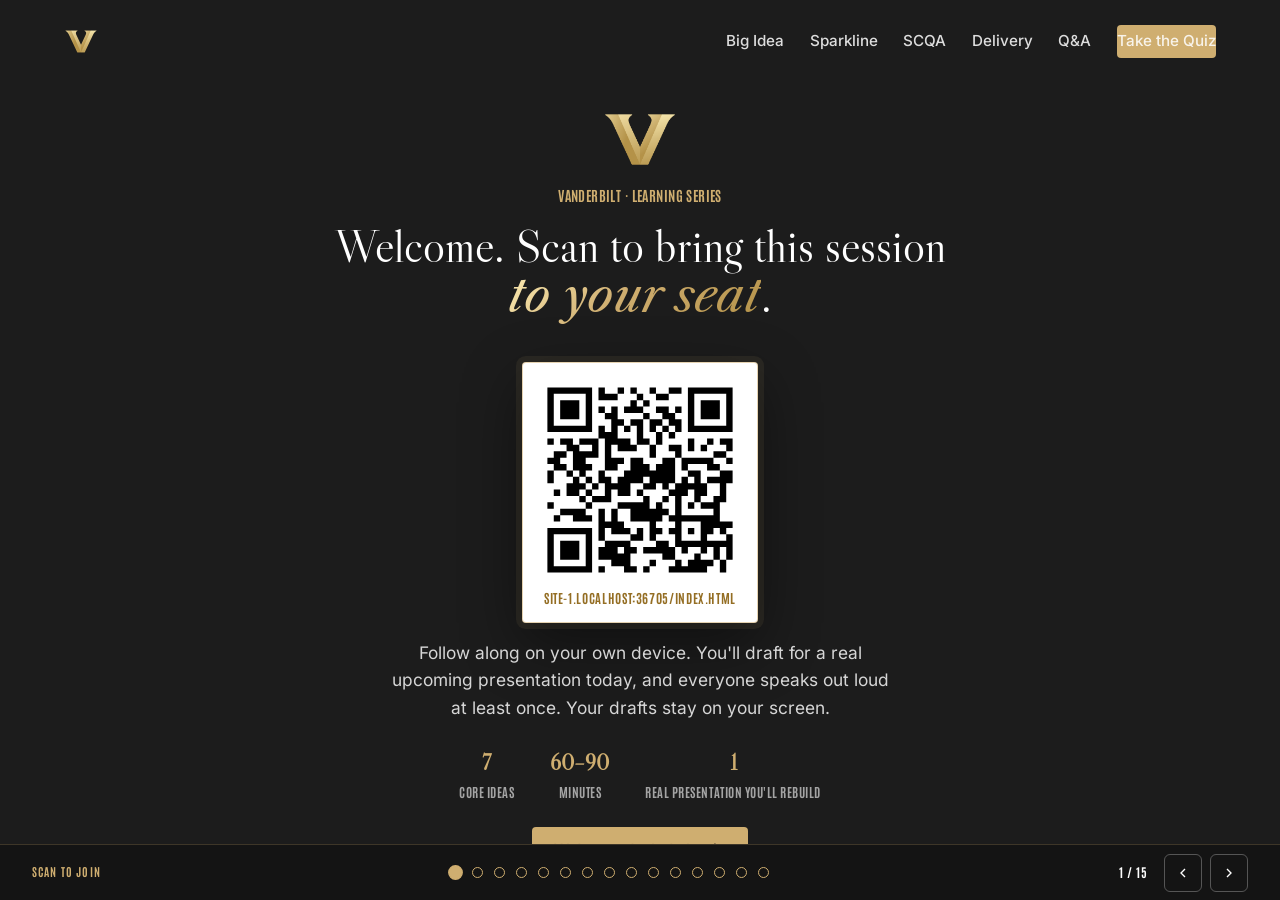
==== commit 3e779572: "Left-to-right deck, bottom nav bar, scroll hint, self-paced web edition Same formatting as AI Basics" ====
--- a/index.html
+++ b/index.html
@@ -23,7 +23,7 @@
 <link rel="preload" href="assets/fonts/libre-caslon-display-latin-400-normal.woff2" as="font" type="font/woff2" crossorigin>
 <link rel="preload" href="assets/fonts/inter-latin-400-normal.woff2" as="font" type="font/woff2" crossorigin>
 
-<link rel="stylesheet" href="assets/css/styles.css?v=1">
+<link rel="stylesheet" href="assets/css/styles.css?v=11">
 <style>
   /* skill pills (course-level) */
   .skills { display: flex; flex-wrap: wrap; gap: .5rem; align-items: center; margin-top: 1.5rem; }
@@ -61,13 +61,17 @@
   </nav>
 </header>
 
-<!-- deck dot rail + control bar -->
-<div class="dots" id="dots" role="navigation" aria-label="Slide navigation"></div>
-<div class="deckbar" role="group" aria-label="Presentation controls">
-  <button id="deckPrev" aria-label="Previous slide"><svg viewBox="0 0 24 24" fill="none" stroke="currentColor" stroke-width="2"><polyline points="15 18 9 12 15 6"/></svg></button>
-  <span class="deckbar__count" id="deckCount">1 / 15</span>
-  <button id="deckNext" aria-label="Next slide"><svg viewBox="0 0 24 24" fill="none" stroke="currentColor" stroke-width="2"><polyline points="9 18 15 12 9 6"/></svg></button>
+<!-- bottom navigation bar -->
+<div class="bottombar" role="group" aria-label="Presentation controls">
+  <span class="bottombar__title" id="barTitle"></span>
+  <div class="dots" id="dots" role="navigation" aria-label="Slide navigation"></div>
+  <div class="bottombar__ctrl">
+    <span class="bottombar__count" id="deckCount">1 / 15</span>
+    <button id="deckPrev" aria-label="Previous slide"><svg viewBox="0 0 24 24" fill="none" stroke="currentColor" stroke-width="2"><polyline points="15 18 9 12 15 6"/></svg></button>
+    <button id="deckNext" aria-label="Next slide"><svg viewBox="0 0 24 24" fill="none" stroke="currentColor" stroke-width="2"><polyline points="9 18 15 12 9 6"/></svg></button>
+  </div>
 </div>
+<button class="scrollhint" id="scrollHint" type="button" aria-label="Scroll for more on this screen">Scroll for more <svg viewBox="0 0 24 24" fill="none" stroke="currentColor" stroke-width="2.5" width="12" height="12" aria-hidden="true"><polyline points="6 9 12 15 18 9"/></svg></button>
 
 <main class="deck" id="top">
 
@@ -619,11 +623,7 @@
         <a class="btn btn--ghost" href="#s-recap">Retake the quiz</a>
       </div>
     </div>
-  </section>
-
-</main>
-
-<!-- ============ FOOTER ============ -->
+  <!-- ============ FOOTER ============ -->
 <footer class="footer" aria-labelledby="footHead">
   <div class="wrap">
     <div class="footer__grid">
@@ -648,6 +648,7 @@
           <li><a href="#s-recap">Knowledge Check</a></li>
           <li><a href="#s-plan">My Rebuild</a></li>
           <li><a href="#s-close">Your Next Step</a></li>
+          <li><a href="web/">Self-paced version</a></li>
           <li><a href="https://me5231979.github.io/Course_Library/">Course Library</a></li>
           <li><a href="#top">Start Over</a></li>
         </ul>
@@ -659,8 +660,13 @@
     </div>
   </div>
 </footer>
+  </section>
+
+</main>
+
+
 
 <script src="assets/js/qrcode.js?v=1"></script>
-<script src="assets/js/main.js?v=1"></script>
+<script src="assets/js/main.js?v=11"></script>
 </body>
 </html>
--- a/assets/css/styles.css
+++ b/assets/css/styles.css
@@ -752,3 +752,52 @@
   padding: .75rem .9rem; font-size: .85rem; color: rgba(255,255,255,.75); background: rgba(139,161,142,.08); }
 .ragsim__source b { color: #8BA18E; font-family: var(--font-condensed); text-transform: uppercase;
   letter-spacing: .06em; font-size: .72rem; }
+
+/* ============ horizontal deck (advance left to right) ============ */
+html, body { height: 100%; }
+body { overflow: hidden; }
+.deck { display: flex; flex-direction: row; overflow-x: auto; overflow-y: hidden;
+  scroll-snap-type: x mandatory; height: 100vh; height: 100dvh; scrollbar-width: none; }
+.deck::-webkit-scrollbar { display: none; }
+.slide { flex: 0 0 100vw; width: 100vw; max-width: 100vw; height: 100vh; height: 100dvh;
+  min-height: 0; overflow-y: auto; overflow-x: hidden; scroll-snap-align: start;
+  scroll-snap-stop: always; justify-content: flex-start;
+  padding: calc(var(--nav-h) + clamp(1.25rem, 3vh, 2.5rem)) 0 calc(56px + clamp(1.25rem, 3vh, 2.25rem)); }
+.slide > .wrap { margin-top: auto; margin-bottom: auto; }
+@media (prefers-reduced-motion: no-preference) { .deck { scroll-behavior: smooth; } }
+.slide .lead { font-size: clamp(1rem, 1.35vw, 1.2rem); }
+.yt__alt { display: none; }
+.slide .footer { margin-top: clamp(2rem, 5vh, 4rem); padding: clamp(1.25rem, 3vh, 2rem) 0 1.25rem; font-size: .85rem; }
+.slide .footer img { max-width: 200px; }
+
+/* ============ bottom navigation bar ============ */
+.bottombar { position: fixed; left: 0; right: 0; bottom: 0; z-index: 95; height: 56px;
+  background: #141414; border-top: 1px solid rgba(207,174,112,.22);
+  display: flex; align-items: center; justify-content: space-between;
+  padding: 0 clamp(1rem, 2.5vw, 2.5rem); gap: 1rem; }
+.bottombar__title { font-family: var(--font-condensed); font-weight: 700; text-transform: uppercase;
+  letter-spacing: .1em; font-size: .72rem; color: var(--vu-gold-flat); white-space: nowrap;
+  overflow: hidden; text-overflow: ellipsis; max-width: 30vw; }
+.bottombar .dots { position: static; transform: none; display: flex; flex-direction: row; gap: 11px; }
+.bottombar__ctrl { display: flex; align-items: center; gap: .5rem; }
+.bottombar__count { font-family: var(--font-condensed); font-weight: 700; letter-spacing: .08em;
+  font-size: .78rem; color: #fff; margin-right: .5rem; }
+.bottombar__ctrl button { width: 38px; height: 38px; border: 1px solid rgba(255,255,255,.28);
+  border-radius: 6px; background: transparent; color: #fff; display: grid; place-items: center;
+  cursor: pointer; transition: border-color .2s var(--ease), background .2s var(--ease); }
+.bottombar__ctrl button:hover { border-color: var(--vu-gold-flat); background: rgba(207,174,112,.12); }
+.bottombar__ctrl button svg { width: 16px; height: 16px; }
+@media (max-width: 900px) { .bottombar .dots { display: none; } .bottombar__title { max-width: 45vw; } }
+.deckbar { display: none; }
+
+/* ============ scroll-for-more indicator ============ */
+.scrollhint { position: fixed; right: clamp(14px, 2vw, 28px); bottom: 72px; z-index: 96;
+  display: none; align-items: center; gap: .45rem;
+  font-family: var(--font-condensed); font-weight: 700; text-transform: uppercase;
+  letter-spacing: .09em; font-size: .68rem; color: var(--vu-gold-flat);
+  background: rgba(20,20,20,.92); border: 1px solid rgba(207,174,112,.45); border-radius: 4px;
+  padding: .5rem .75rem; cursor: pointer; }
+.scrollhint.show { display: inline-flex; animation: hintPulse 2.2s ease-in-out infinite; }
+.scrollhint svg { display: block; }
+@keyframes hintPulse { 0%, 100% { transform: translateY(0); } 50% { transform: translateY(3px); } }
+@media (prefers-reduced-motion: reduce) { .scrollhint.show { animation: none; } }
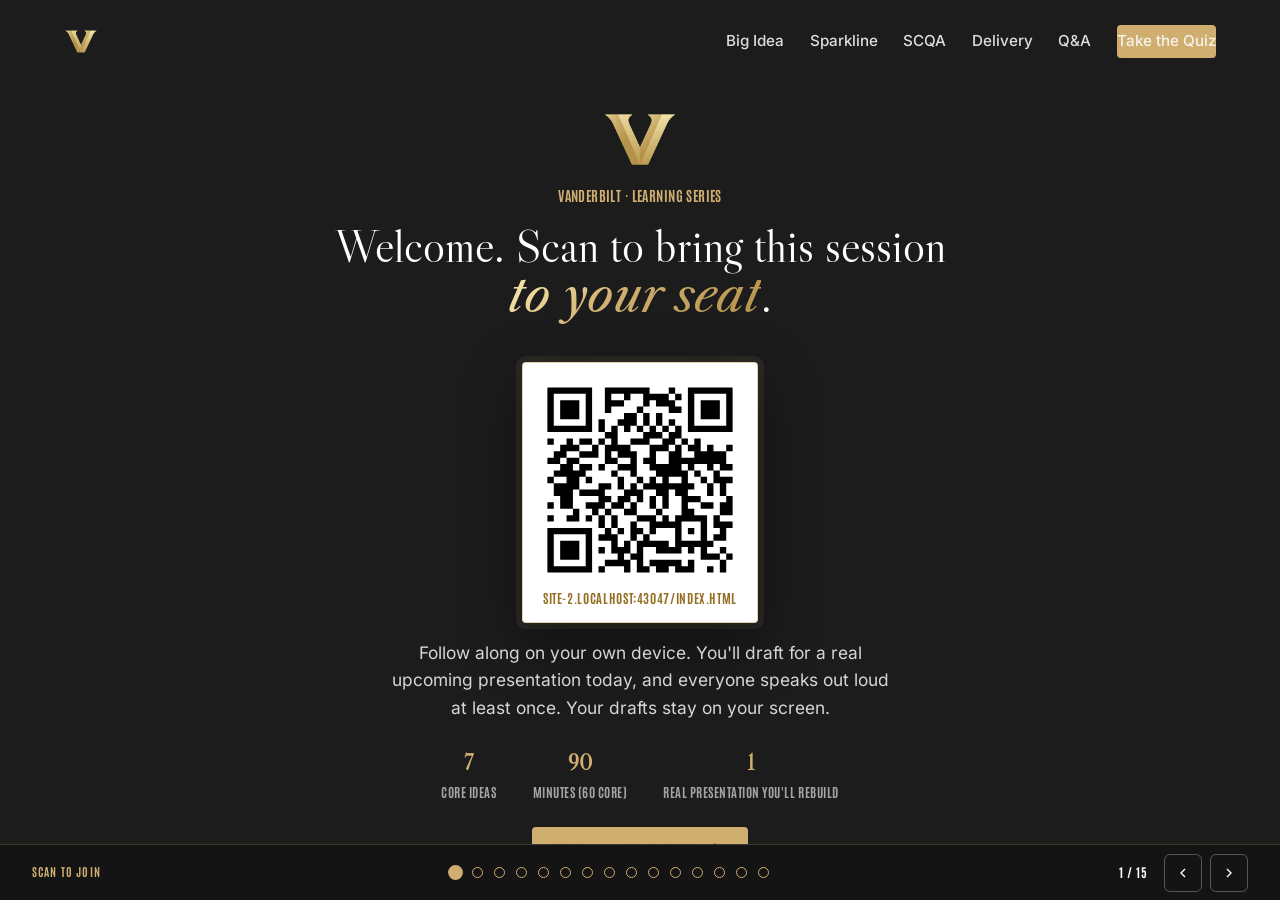
==== commit 9202847b: "Standardize the welcome-slide time statement Classroom length with core path in one consistent forma" ====
--- a/index.html
+++ b/index.html
@@ -88,7 +88,7 @@
       <p class="lead" data-reveal style="margin:1.5rem auto 0;max-width:46ch">Follow along on your own device. You'll draft for a real upcoming presentation today, and everyone speaks out loud at least once. Your drafts stay on your screen.</p>
       <div class="hero__meta" data-reveal style="justify-content:center">
         <div><b>7</b> Core ideas</div>
-        <div><b>60–90</b> Minutes</div>
+        <div><b>90</b> Minutes (60 core)</div>
         <div><b>1</b> Real presentation you'll rebuild</div>
       </div>
       <div class="hero__cta" data-reveal style="justify-content:center">
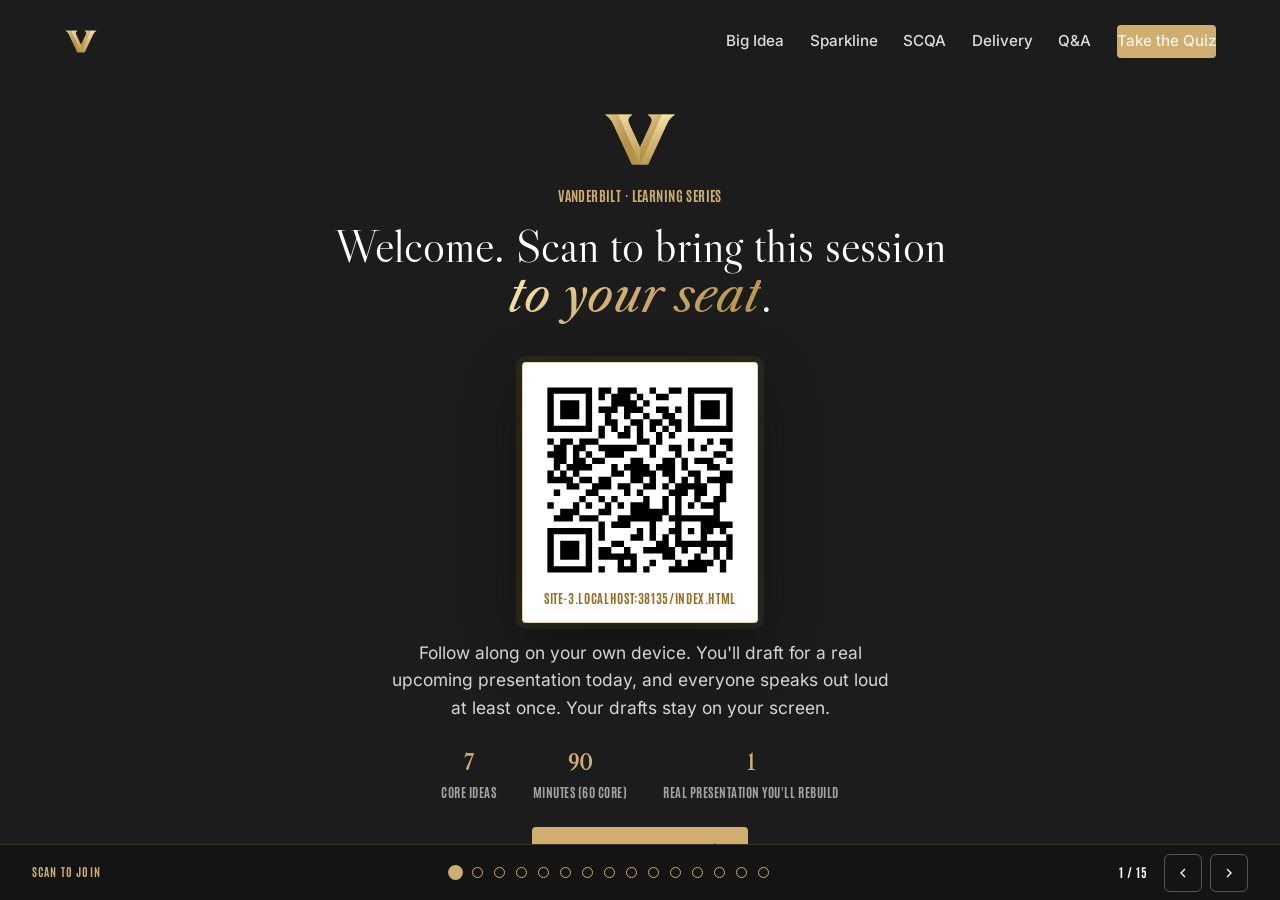
==== commit 2094be39: "Fix scrolling, add wheel advance, printable facilitator guide, new-tab links - Facilitator edition s" ====
--- a/index.html
+++ b/index.html
@@ -667,6 +667,6 @@
 
 
 <script src="assets/js/qrcode.js?v=1"></script>
-<script src="assets/js/main.js?v=11"></script>
+<script src="assets/js/main.js?v=12"></script>
 </body>
 </html>
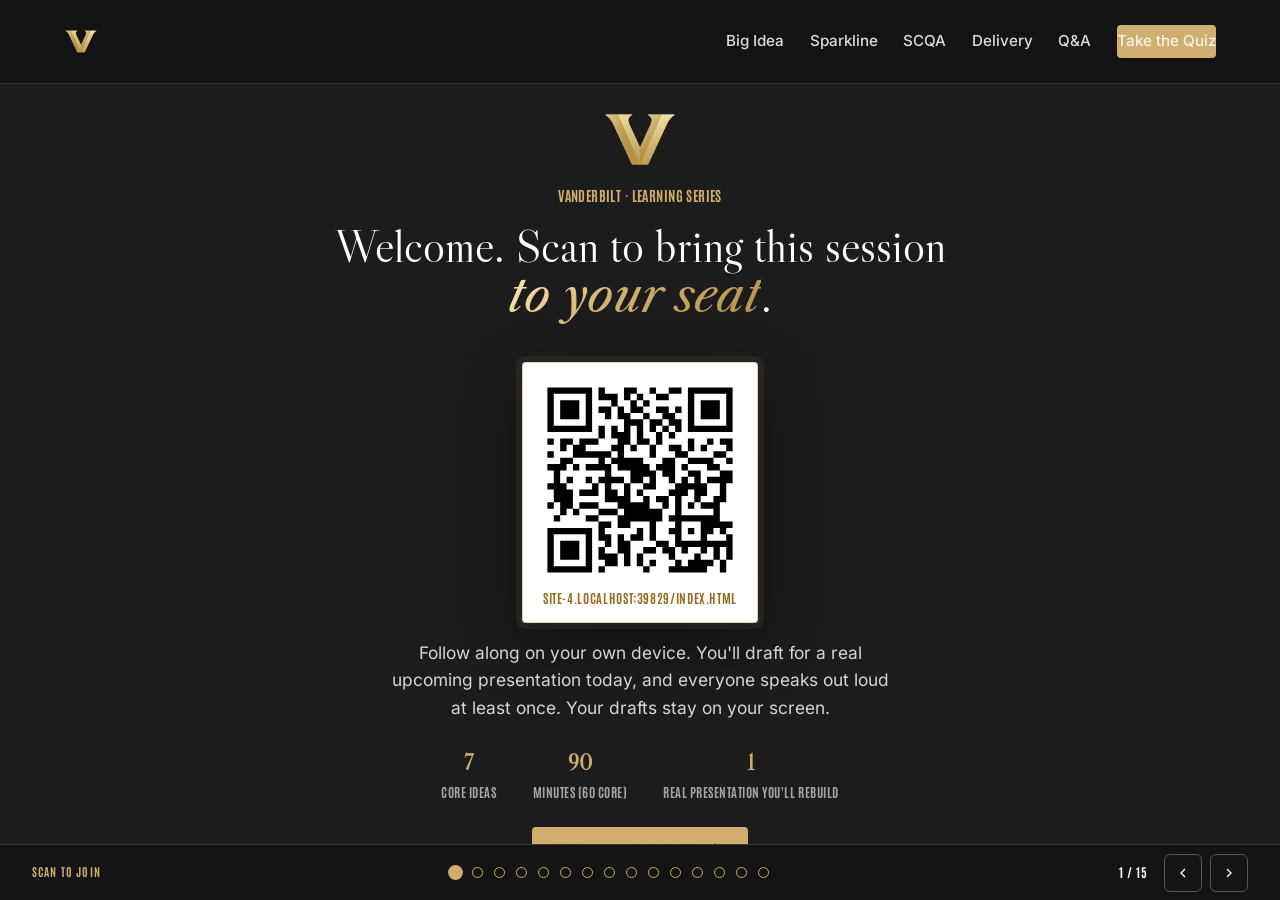
==== commit 940d429f: "Slide images in the printable guide, solid top bar, Manager Voyage marker - facilitator/guide.html n" ====
--- a/index.html
+++ b/index.html
@@ -104,7 +104,7 @@
     <canvas class="hero__canvas" aria-hidden="true"></canvas>
     <div class="hero__scrim" aria-hidden="true"></div>
     <div class="wrap">
-      <p class="eyebrow" data-reveal>Presentation &amp; Public Speaking · Vanderbilt</p>
+      <p class="eyebrow" data-reveal>Presentation &amp; Public Speaking · Vanderbilt · Manager Voyage</p>
       <h1 class="h-hero" data-reveal>Build the talk.<br><em class="gold-text">Command the room.</em></h1>
       <p class="lead" data-reveal style="margin-top:1.5rem">Public speaking isn't even in America's top 50 fears anymore, so fear was never the real barrier. What separates presenters a room remembers is structure and presence, and both are learnable. Today you rebuild a real presentation with the frameworks the best talks in the world are built on.</p>
       <div class="objectives" data-reveal>
--- a/assets/css/styles.css
+++ b/assets/css/styles.css
@@ -801,3 +801,6 @@
 .scrollhint svg { display: block; }
 @keyframes hintPulse { 0%, 100% { transform: translateY(0); } 50% { transform: translateY(3px); } }
 @media (prefers-reduced-motion: reduce) { .scrollhint.show { animation: none; } }
+
+/* solid top bar on every slide */
+.nav { background: rgba(20,20,20,.97); border-bottom: 1px solid rgba(207,174,112,.18); }
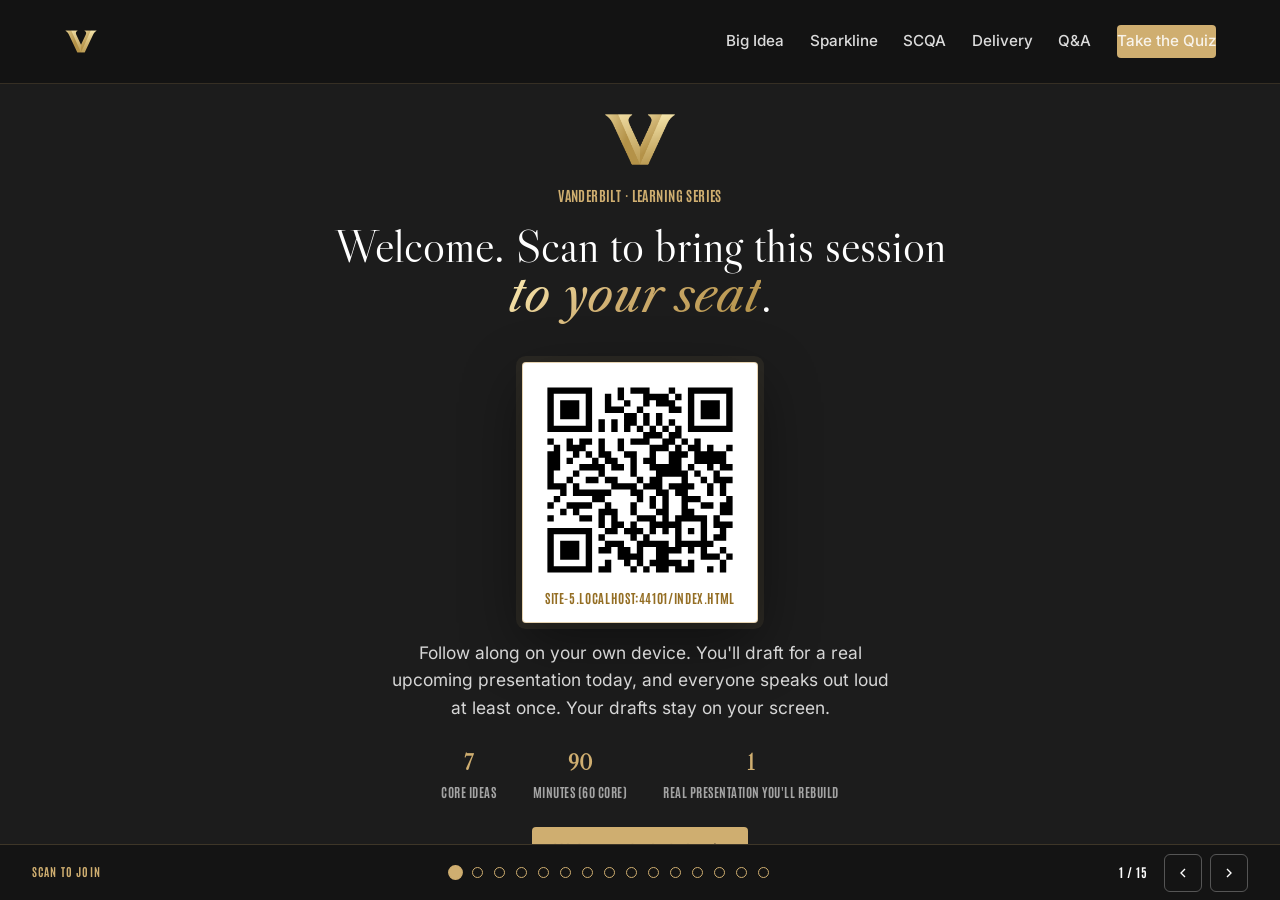
==== commit bda6c4b3: "Install Vercel Web Analytics Vercel Web Analytics Installation Report ==============================" ====
--- a/index.html
+++ b/index.html
@@ -23,6 +23,9 @@
 <link rel="preload" href="assets/fonts/libre-caslon-display-latin-400-normal.woff2" as="font" type="font/woff2" crossorigin>
 <link rel="preload" href="assets/fonts/inter-latin-400-normal.woff2" as="font" type="font/woff2" crossorigin>
 
+<!-- Vercel Web Analytics -->
+<script defer src="https://cdn.vercel-insights.com/v1/script.js"></script>
+
 <link rel="stylesheet" href="assets/css/styles.css?v=11">
 <style>
   /* skill pills (course-level) */
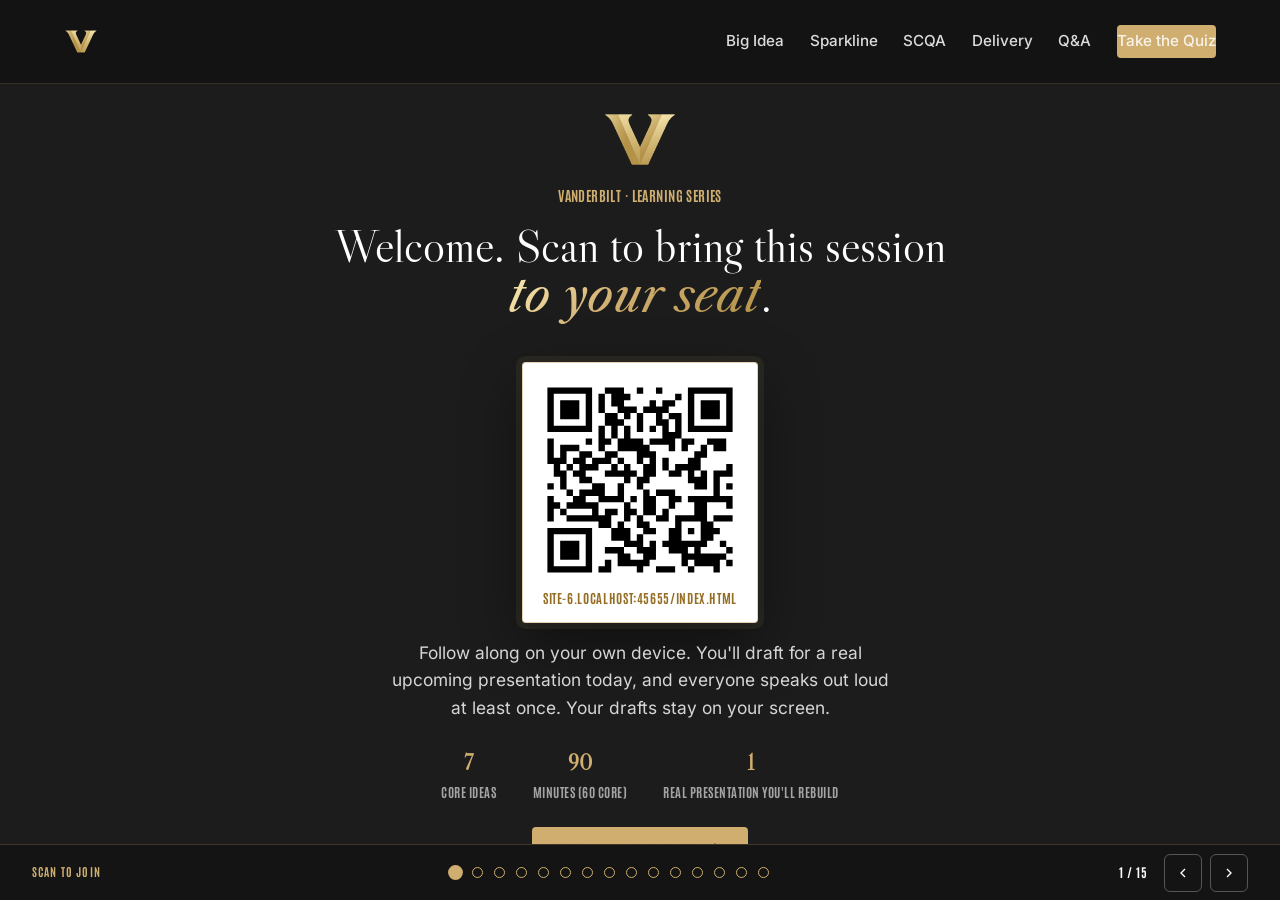
==== commit f14473c3: "Point links at FuturesLearningHub after the move off me5231979 GitHub Pages does not redirect after " ====
--- a/index.html
+++ b/index.html
@@ -5,26 +5,23 @@
 <meta name="viewport" content="width=device-width, initial-scale=1">
 <title>Presentation &amp; Public Speaking | Vanderbilt</title>
 <meta name="description" content="An interactive classroom experience for presenting to a room or a leadership audience: Duarte's Big Idea and Sparkline, Minto's SCQA, delivery technique from Anderson and Gallo, and tough-question handling, ending in one real presentation rebuilt.">
-<link rel="canonical" href="https://me5231979.github.io/Presentation-Public-Speaking/">
+<link rel="canonical" href="https://futureslearninghub.github.io/Presentation-Public-Speaking/">
 <meta property="og:type" content="website">
 <meta property="og:title" content="Presentation &amp; Public Speaking | Vanderbilt Learning Series">
 <meta property="og:description" content="Build and deliver to a room or a leadership audience: one Big Idea, the right structure, delivery that lands, and composure under tough questions.">
-<meta property="og:url" content="https://me5231979.github.io/Presentation-Public-Speaking/">
-<meta property="og:image" content="https://me5231979.github.io/Presentation-Public-Speaking/assets/img/social-card.png">
+<meta property="og:url" content="https://futureslearninghub.github.io/Presentation-Public-Speaking/">
+<meta property="og:image" content="https://futureslearninghub.github.io/Presentation-Public-Speaking/assets/img/social-card.png">
 <meta property="og:image:width" content="1200">
 <meta property="og:image:height" content="630">
 <meta name="twitter:card" content="summary_large_image">
 <meta name="twitter:title" content="Presentation &amp; Public Speaking | Vanderbilt Learning Series">
-<meta name="twitter:image" content="https://me5231979.github.io/Presentation-Public-Speaking/assets/img/social-card.png">
+<meta name="twitter:image" content="https://futureslearninghub.github.io/Presentation-Public-Speaking/assets/img/social-card.png">
 <link rel="icon" href="assets/img/favicon.svg" type="image/svg+xml">
 <link rel="alternate icon" href="assets/img/favicon-96.png">
 <link rel="apple-touch-icon" href="assets/img/favicon-96.png">
 
 <link rel="preload" href="assets/fonts/libre-caslon-display-latin-400-normal.woff2" as="font" type="font/woff2" crossorigin>
 <link rel="preload" href="assets/fonts/inter-latin-400-normal.woff2" as="font" type="font/woff2" crossorigin>
-
-<!-- Vercel Web Analytics -->
-<script defer src="https://cdn.vercel-insights.com/v1/script.js"></script>
 
 <link rel="stylesheet" href="assets/css/styles.css?v=11">
 <style>
@@ -652,7 +649,7 @@
           <li><a href="#s-plan">My Rebuild</a></li>
           <li><a href="#s-close">Your Next Step</a></li>
           <li><a href="web/">Self-paced version</a></li>
-          <li><a href="https://me5231979.github.io/Course_Library/">Course Library</a></li>
+          <li><a href="https://flh-learning-library.vercel.app/">Course Library</a></li>
           <li><a href="#top">Start Over</a></li>
         </ul>
       </div>
